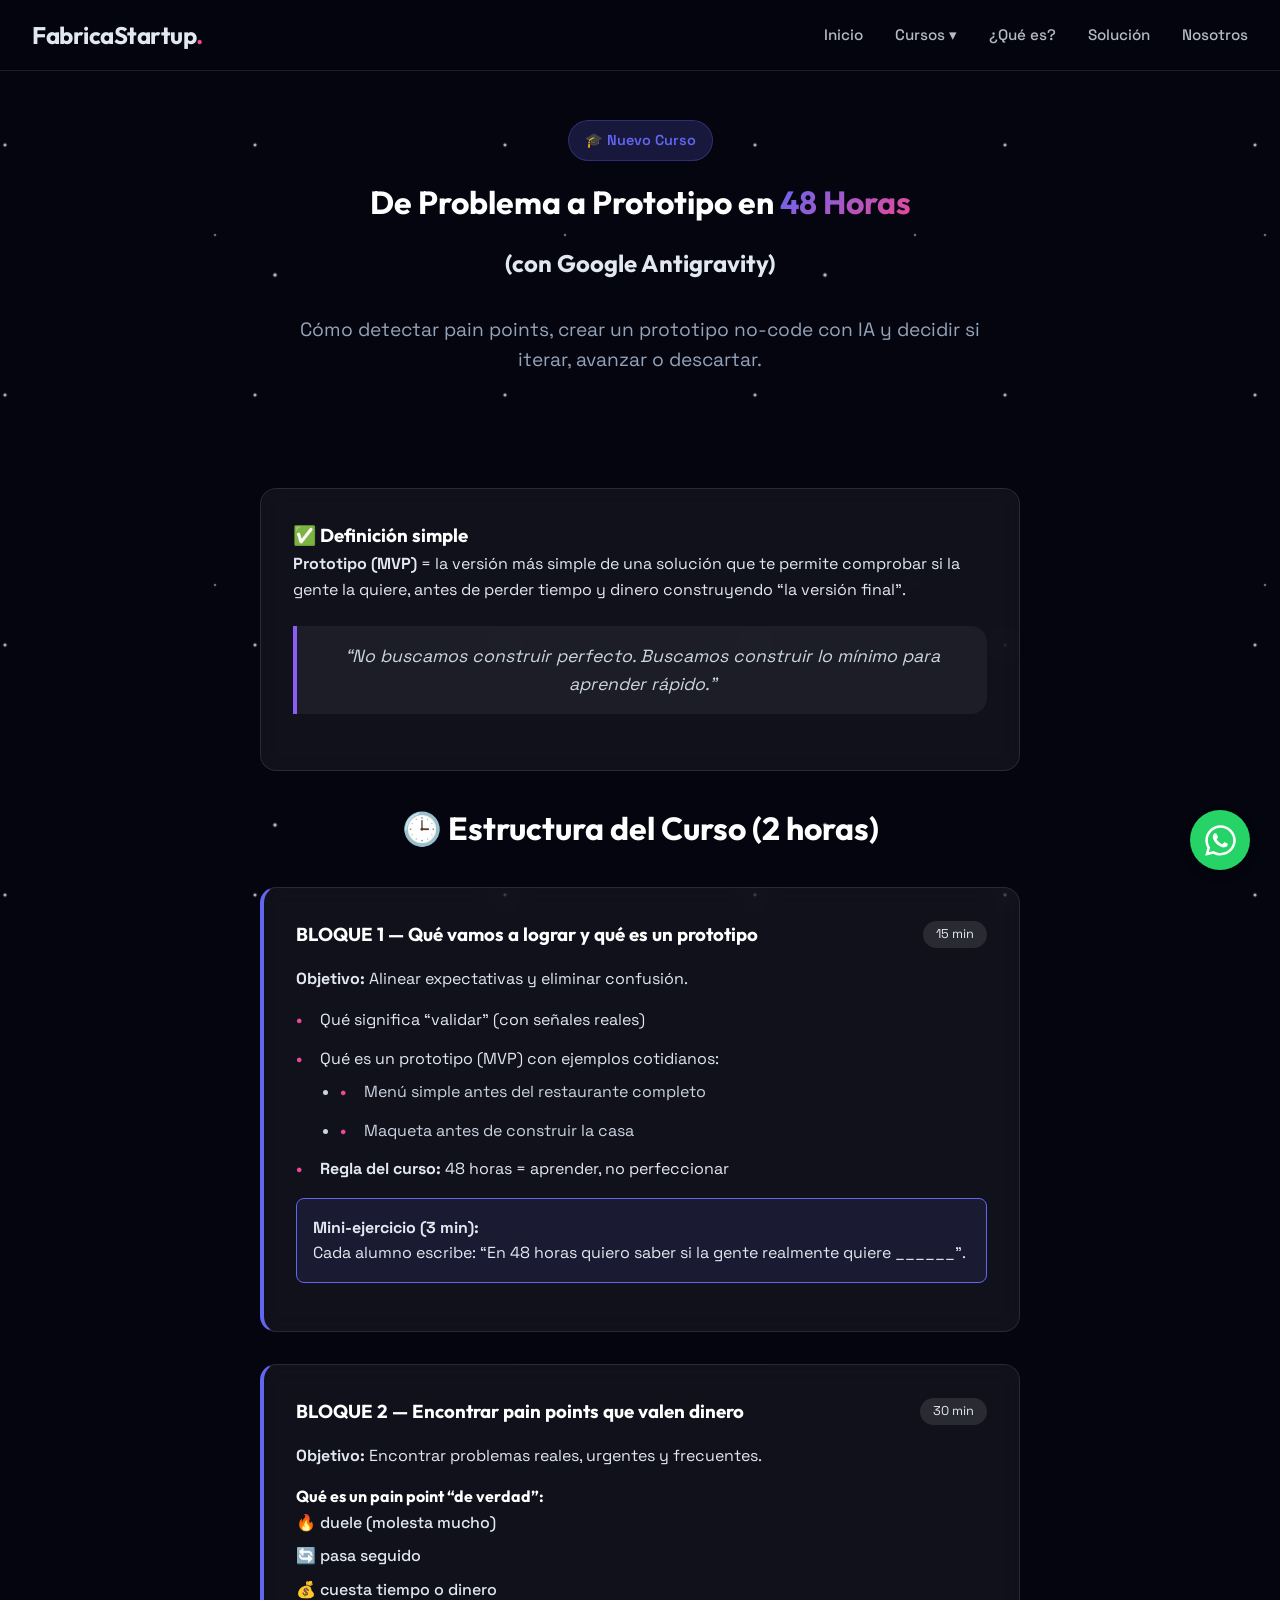
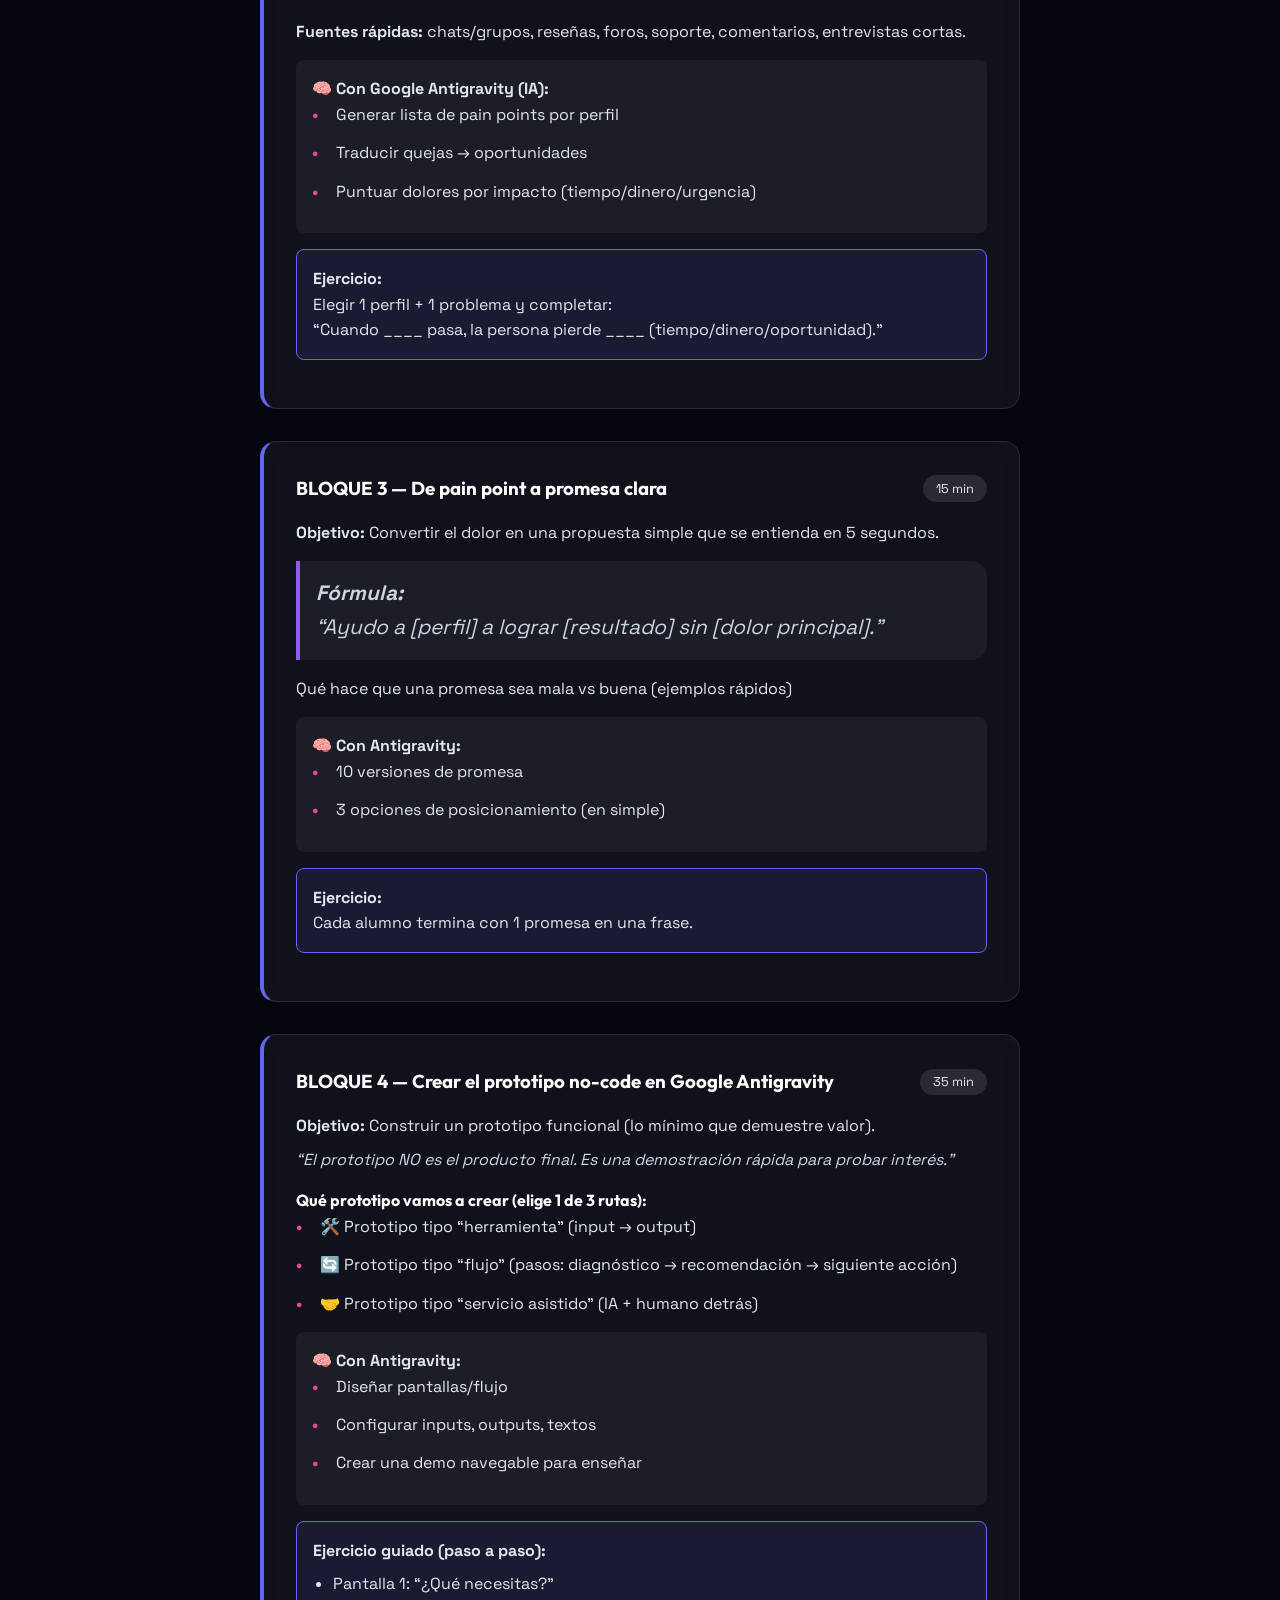
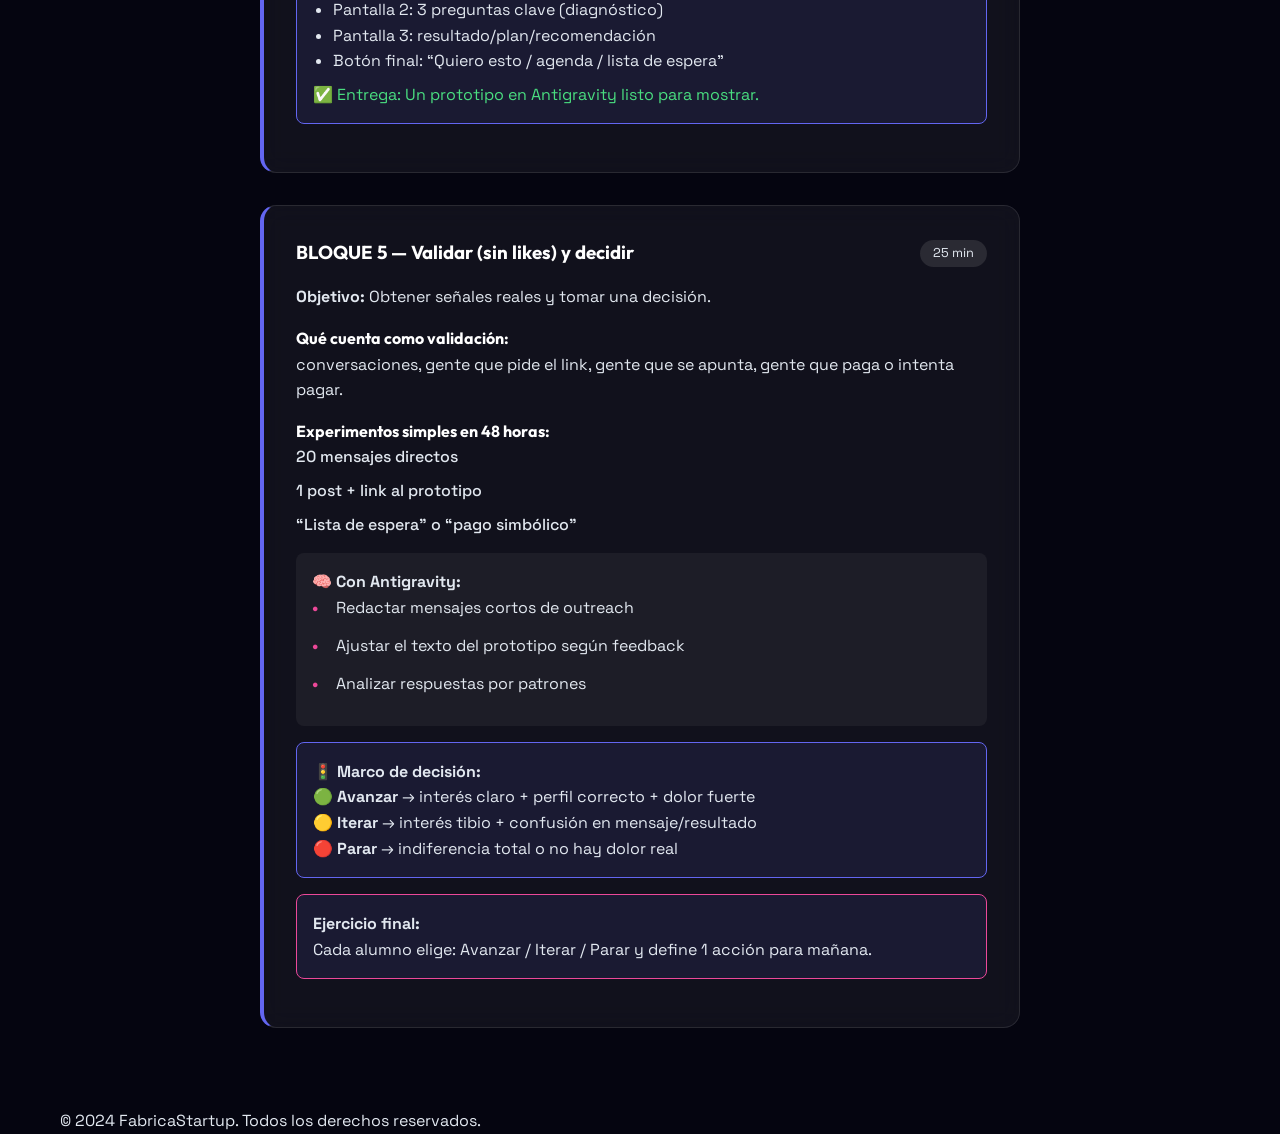
==== curso-prototipo.html @ fc4c31b5 "Add Cursos dropdown and new course page" ====
<!DOCTYPE html>
<html lang="es">

<head>
    <meta charset="UTF-8">
    <meta name="viewport" content="width=device-width, initial-scale=1.0">
    <title>Curso: De Problema a Prototipo en 48 Horas - FabricaStartup</title>
    <meta name="description"
        content="Aprende a detectar pain points, crear un prototipo no-code con IA y validar tu idea en solo 48 horas.">
    <link rel="preconnect" href="https://fonts.googleapis.com">
    <link rel="preconnect" href="https://fonts.gstatic.com" crossorigin>
    <link
        href="https://fonts.googleapis.com/css2?family=Outfit:wght@300;400;600;700&family=Space+Grotesk:wght@300;400;500;600;700&display=swap"
        rel="stylesheet">
    <link rel="stylesheet" href="style.css">
    <style>
        .course-hero {
            padding-top: 120px;
            text-align: center;
        }

        .course-details {
            max-width: 800px;
            margin: 0 auto;
        }

        .block-card {
            margin-bottom: 2rem;
            border-left: 4px solid var(--primary-color);
        }

        .block-header {
            display: flex;
            justify-content: space-between;
            align-items: center;
            margin-bottom: 1rem;
        }

        .block-time {
            background: rgba(255, 255, 255, 0.1);
            padding: 0.2rem 0.8rem;
            border-radius: 20px;
            font-size: 0.8rem;
        }

        .highlight-box {
            background: rgba(99, 102, 241, 0.1);
            border: 1px solid var(--primary-color);
            padding: 1rem;
            border-radius: 8px;
            margin: 1rem 0;
        }
    </style>
</head>

<body>
    <div class="stars-bg"></div>

    <nav class="navbar glass">
        <div class="logo"><a href="index.html">FabricaStartup<span class="dot">.</span></a></div>
        <ul class="nav-links">
            <li><a href="index.html">Inicio</a></li>
            <li class="dropdown">
                <a href="#" class="dropbtn">Cursos ▾</a>
                <div class="dropdown-content">
                    <a href="curso-prototipo.html">De Problema a Prototipo en 48 Horas</a>
                </div>
            </li>
            <li><a href="index.html#what-is">¿Qué es?</a></li>
            <li><a href="index.html#solution">Solución</a></li>
            <li><a href="index.html#founder">Nosotros</a></li>
        </ul>
        <!-- <a href="#waitlist" class="btn-small">Únete a la lista</a> -->
    </nav>

    <header class="course-hero">
        <div class="container">
            <div class="badge">🎓 Nuevo Curso</div>
            <h1>De Problema a Prototipo en <span class="gradient-text">48 Horas</span></h1>
            <h2 class="hero-subtitle" style="font-size: 1.5rem; color: #e2e8f0; margin-top: 1rem;">(con Google
                Antigravity)</h2>
            <p class="section-lead">Cómo detectar pain points, crear un prototipo no-code con IA y decidir si iterar,
                avanzar o descartar.</p>
        </div>
    </header>

    <section class="course-content">
        <div class="container course-details">

            <div class="glass-card mb-2">
                <h3>✅ Definición simple</h3>
                <p><strong>Prototipo (MVP)</strong> = la versión más simple de una solución que te permite comprobar si
                    la gente la quiere, antes de perder tiempo y dinero construyendo “la versión final”.</p>
                <div class="quote-box" style="margin: 1.5rem 0; font-size: 1.1rem;">
                    “No buscamos construir perfecto. Buscamos construir lo mínimo para aprender rápido.”
                </div>
            </div>

            <h2 class="section-title" style="font-size: 2rem;">🕒 Estructura del Curso (2 horas)</h2>

            <!-- BLOQUE 1 -->
            <div class="glass-card block-card">
                <div class="block-header">
                    <h3>BLOQUE 1 — Qué vamos a lograr y qué es un prototipo</h3>
                    <span class="block-time">15 min</span>
                </div>
                <p><strong>Objetivo:</strong> Alinear expectativas y eliminar confusión.</p>
                <ul class="styled-list" style="margin-top: 1rem;">
                    <li>Qué significa “validar” (con señales reales)</li>
                    <li>Qué es un prototipo (MVP) con ejemplos cotidianos:
                        <ul style="padding-left: 20px; list-style: disc; margin-top: 0.5rem; color: #cbd5e1;">
                            <li>Menú simple antes del restaurante completo</li>
                            <li>Maqueta antes de construir la casa</li>
                        </ul>
                    </li>
                    <li><strong>Regla del curso:</strong> 48 horas = aprender, no perfeccionar</li>
                </ul>
                <div class="highlight-box">
                    <strong>Mini-ejercicio (3 min):</strong><br>
                    Cada alumno escribe: “En 48 horas quiero saber si la gente realmente quiere ______”.
                </div>
            </div>

            <!-- BLOQUE 2 -->
            <div class="glass-card block-card">
                <div class="block-header">
                    <h3>BLOQUE 2 — Encontrar pain points que valen dinero</h3>
                    <span class="block-time">30 min</span>
                </div>
                <p><strong>Objetivo:</strong> Encontrar problemas reales, urgentes y frecuentes.</p>

                <h4 style="margin-top: 1rem;">Qué es un pain point “de verdad”:</h4>
                <ul class="check-list-styled">
                    <li>🔥 duele (molesta mucho)</li>
                    <li>🔄 pasa seguido</li>
                    <li>💰 cuesta tiempo o dinero</li>
                </ul>

                <p style="margin-top: 1rem;"><strong>Fuentes rápidas:</strong> chats/grupos, reseñas, foros, soporte,
                    comentarios, entrevistas cortas.</p>

                <div style="background: rgba(255,255,255,0.05); padding: 1rem; border-radius: 8px; margin-top: 1rem;">
                    <strong>🧠 Con Google Antigravity (IA):</strong>
                    <ul class="styled-list">
                        <li>Generar lista de pain points por perfil</li>
                        <li>Traducir quejas → oportunidades</li>
                        <li>Puntuar dolores por impacto (tiempo/dinero/urgencia)</li>
                    </ul>
                </div>

                <div class="highlight-box">
                    <strong>Ejercicio:</strong><br>
                    Elegir 1 perfil + 1 problema y completar:<br>
                    “Cuando ____ pasa, la persona pierde ____ (tiempo/dinero/oportunidad).”
                </div>
            </div>

            <!-- BLOQUE 3 -->
            <div class="glass-card block-card">
                <div class="block-header">
                    <h3>BLOQUE 3 — De pain point a promesa clara</h3>
                    <span class="block-time">15 min</span>
                </div>
                <p><strong>Objetivo:</strong> Convertir el dolor en una propuesta simple que se entienda en 5 segundos.
                </p>

                <div class="quote-box" style="margin: 1rem 0; text-align: left; padding: 1rem;">
                    <strong>Fórmula:</strong><br>
                    “Ayudo a [perfil] a lograr [resultado] sin [dolor principal].”
                </div>

                <p>Qué hace que una promesa sea mala vs buena (ejemplos rápidos)</p>

                <div style="background: rgba(255,255,255,0.05); padding: 1rem; border-radius: 8px; margin-top: 1rem;">
                    <strong>🧠 Con Antigravity:</strong>
                    <ul class="styled-list">
                        <li>10 versiones de promesa</li>
                        <li>3 opciones de posicionamiento (en simple)</li>
                    </ul>
                </div>

                <div class="highlight-box">
                    <strong>Ejercicio:</strong><br>
                    Cada alumno termina con 1 promesa en una frase.
                </div>
            </div>

            <!-- BLOQUE 4 -->
            <div class="glass-card block-card">
                <div class="block-header">
                    <h3>BLOQUE 4 — Crear el prototipo no-code en Google Antigravity</h3>
                    <span class="block-time">35 min</span>
                </div>
                <p><strong>Objetivo:</strong> Construir un prototipo funcional (lo mínimo que demuestre valor).</p>
                <p style="margin: 0.5rem 0; color: #cbd5e1; font-style: italic;">“El prototipo NO es el producto final.
                    Es una demostración rápida para probar interés.”</p>

                <h4 style="margin-top: 1rem;">Qué prototipo vamos a crear (elige 1 de 3 rutas):</h4>
                <ul class="styled-list">
                    <li>🛠️ Prototipo tipo “herramienta” (input → output)</li>
                    <li>🔄 Prototipo tipo “flujo” (pasos: diagnóstico → recomendación → siguiente acción)</li>
                    <li>🤝 Prototipo tipo “servicio asistido” (IA + humano detrás)</li>
                </ul>

                <div style="background: rgba(255,255,255,0.05); padding: 1rem; border-radius: 8px; margin-top: 1rem;">
                    <strong>🧠 Con Antigravity:</strong>
                    <ul class="styled-list">
                        <li>Diseñar pantallas/flujo</li>
                        <li>Configurar inputs, outputs, textos</li>
                        <li>Crear una demo navegable para enseñar</li>
                    </ul>
                </div>

                <div class="highlight-box">
                    <strong>Ejercicio guiado (paso a paso):</strong>
                    <ul style="margin-top: 0.5rem; padding-left: 20px;">
                        <li>Pantalla 1: “¿Qué necesitas?”</li>
                        <li>Pantalla 2: 3 preguntas clave (diagnóstico)</li>
                        <li>Pantalla 3: resultado/plan/recomendación</li>
                        <li>Botón final: “Quiero esto / agenda / lista de espera”</li>
                    </ul>
                    <p style="margin-top: 0.5rem; color: #4ade80;">✅ Entrega: Un prototipo en Antigravity listo para
                        mostrar.</p>
                </div>
            </div>

            <!-- BLOQUE 5 -->
            <div class="glass-card block-card">
                <div class="block-header">
                    <h3>BLOQUE 5 — Validar (sin likes) y decidir</h3>
                    <span class="block-time">25 min</span>
                </div>
                <p><strong>Objetivo:</strong> Obtener señales reales y tomar una decisión.</p>

                <h4 style="margin-top: 1rem;">Qué cuenta como validación:</h4>
                <p>conversaciones, gente que pide el link, gente que se apunta, gente que paga o intenta pagar.</p>

                <h4 style="margin-top: 1rem;">Experimentos simples en 48 horas:</h4>
                <ul class="check-list-styled">
                    <li>20 mensajes directos</li>
                    <li>1 post + link al prototipo</li>
                    <li>“Lista de espera” o “pago simbólico”</li>
                </ul>

                <div style="background: rgba(255,255,255,0.05); padding: 1rem; border-radius: 8px; margin-top: 1rem;">
                    <strong>🧠 Con Antigravity:</strong>
                    <ul class="styled-list">
                        <li>Redactar mensajes cortos de outreach</li>
                        <li>Ajustar el texto del prototipo según feedback</li>
                        <li>Analizar respuestas por patrones</li>
                    </ul>
                </div>

                <div class="highlight-box">
                    <strong>🚦 Marco de decisión:</strong><br>
                    🟢 <strong>Avanzar</strong> → interés claro + perfil correcto + dolor fuerte<br>
                    🟡 <strong>Iterar</strong> → interés tibio + confusión en mensaje/resultado<br>
                    🔴 <strong>Parar</strong> → indiferencia total o no hay dolor real
                </div>

                <div class="highlight-box" style="border-color: #ec4899;">
                    <strong>Ejercicio final:</strong><br>
                    Cada alumno elige: Avanzar / Iterar / Parar y define 1 acción para mañana.
                </div>
            </div>

        </div>
    </section>

    <footer>
        <div class="container">
            <p>&copy; 2024 FabricaStartup. Todos los derechos reservados.</p>
        </div>
    </footer>

    <!-- WhatsApp Button -->
    <a href="https://wa.me/56975387007" class="whatsapp-btn" target="_blank" aria-label="Chat on WhatsApp">
        <svg xmlns="http://www.w3.org/2000/svg" viewBox="0 0 448 512">
            <path
                d="M380.9 97.1C339 55.1 283.2 32 223.9 32c-122.4 0-222 99.6-222 222 0 39.1 10.2 77.3 29.6 111L0 480l117.7-30.9c32.4 17.7 68.9 27 106.1 27h.1c122.3 0 224.1-99.6 224.1-222 0-59.3-25.2-115-67.1-157zm-157 341.6c-33.2 0-65.7-8.9-94-25.7l-6.7-4-69.8 18.3L72 359.2l-4.4-7c-18.5-29.4-28.2-63.3-28.2-98.2 0-101.7 82.8-184.5 184.6-184.5 49.3 0 95.6 19.2 130.4 54.1 34.8 34.9 56.2 81.2 56.1 130.5 0 101.8-84.9 184.6-186.6 184.6zm101.2-138.2c-5.5-2.8-32.8-16.2-37.9-18-5.1-1.9-8.8-2.8-12.5 2.8-3.7 5.6-14.3 18-17.6 21.8-3.2 3.7-6.5 4.2-12 1.4-32.6-16.3-54-29.1-75.5-66-5.7-9.8 5.7-9.1 16.3-30.3 1.8-3.7 .9-6.9-.5-9.7-1.4-2.8-12.5-30.1-17.1-41.2-4.5-10.8-9.1-9.3-12.5-9.5-3.2-.2-6.9-.2-10.6-.2-3.7 0-9.7 1.4-14.8 6.9-5.1 5.6-19.4 19-19.4 46.3 0 27.3 19.2 53.7 21.8 57.4 2.6 3.7 37.8 57.7 91.5 80.8 12.7 5.5 22.6 8.8 30.3 11.2 12.8 4 24.5 3.4 33.7 2 10.3-1.5 32.8-13.4 37.4-26.4 4.6-13 4.6-24.1 3.2-26.4-1.3-2.5-5-3.9-10.5-6.6z" />
        </svg>
    </a>

</body>

</html>
---- style.css ----
:root {
    --bg-color: #050510;
    --text-color: #e2e8f0;
    --primary-color: #6366f1;
    --secondary-color: #ec4899;
    --accent-color: #8b5cf6;
    --glass-bg: rgba(255, 255, 255, 0.05);
    --glass-border: rgba(255, 255, 255, 0.1);
    --card-bg: rgba(15, 23, 42, 0.6);
}

* {
    margin: 0;
    padding: 0;
    box-sizing: border-box;
}

body {
    font-family: 'Space Grotesk', sans-serif;
    background-color: var(--bg-color);
    color: var(--text-color);
    line-height: 1.6;
    overflow-x: hidden;
}

h1,
h2,
h3,
h4,
h5,
h6 {
    font-family: 'Outfit', sans-serif;
    color: #fff;
    font-weight: 700;
}

a {
    text-decoration: none;
    color: inherit;
    transition: all 0.3s ease;
}

/* Utilities */
.container {
    max-width: 1200px;
    margin: 0 auto;
    padding: 0 20px;
}

.gradient-text {
    background: linear-gradient(135deg, var(--primary-color), var(--secondary-color));
    -webkit-background-clip: text;
    background-clip: text;
    -webkit-text-fill-color: transparent;
}

.glass {
    background: rgba(5, 5, 16, 0.7);
    backdrop-filter: blur(10px);
    border-bottom: 1px solid var(--glass-border);
}

.glass-card {
    background: var(--glass-bg);
    backdrop-filter: blur(12px);
    border: 1px solid var(--glass-border);
    border-radius: 16px;
    padding: 2rem;
}

/* Background Stars */
.stars-bg {
    position: fixed;
    top: 0;
    left: 0;
    width: 100%;
    height: 100%;
    background-image:
        radial-gradient(white, rgba(255, 255, 255, .2) 2px, transparent 3px),
        radial-gradient(white, rgba(255, 255, 255, .15) 1px, transparent 2px),
        radial-gradient(white, rgba(255, 255, 255, .1) 2px, transparent 3px);
    background-size: 550px 550px, 350px 350px, 250px 250px;
    background-position: 0 0, 40px 60px, 130px 270px;
    z-index: -1;
    animation: starsMove 120s linear infinite;
}

@keyframes starsMove {
    from {
        transform: translateY(0);
    }

    to {
        transform: translateY(-550px);
    }
}

/* Navbar */
.navbar {
    position: fixed;
    top: 0;
    left: 0;
    width: 100%;
    padding: 1rem 2rem;
    display: flex;
    justify-content: space-between;
    align-items: center;
    z-index: 1000;
}

.logo {
    font-family: 'Outfit', sans-serif;
    font-size: 1.5rem;
    font-weight: 700;
    letter-spacing: -0.5px;
}

.dot {
    color: var(--secondary-color);
}

.btn-small {
    padding: 0.5rem 1rem;
    background: var(--glass-bg);
    border: 1px solid var(--glass-border);
    border-radius: 8px;
    font-size: 0.9rem;
}

.btn-small:hover {
    background: rgba(255, 255, 255, 0.1);
}

.nav-links {
    display: flex;
    gap: 2rem;
    list-style: none;
}

.nav-links a {
    color: var(--text-color);
    font-weight: 500;
    font-size: 0.95rem;
    opacity: 0.8;
    transition: all 0.3s ease;
}

.nav-links a:hover {
    opacity: 1;
    color: var(--primary-color);
}

/* Hero Section */
.hero {
    min-height: auto;
    /* Was 100vh */
    display: flex;
    align-items: center;
    justify-content: space-between;
    padding: 6rem 5% 4rem;
    /* Added bottom padding, kept top */
    position: relative;
    overflow: hidden;
}


.hero-content {
    flex: 1;
    max-width: 600px;
    z-index: 10;
}

.hero h1 {
    font-size: 3.5rem;
    line-height: 1.1;
    margin-bottom: 1.5rem;
}

.badge {
    display: inline-block;
    padding: 0.5rem 1rem;
    background: rgba(99, 102, 241, 0.2);
    color: var(--primary-color);
    border-radius: 50px;
    font-size: 0.9rem;
    font-weight: 600;
    margin-bottom: 1rem;
    border: 1px solid rgba(99, 102, 241, 0.3);
}

.hero-subtitle {
    font-size: 1.25rem;
    color: #94a3b8;
    margin-bottom: 2rem;
}

.benefits-row {
    display: flex;
    gap: 1.5rem;
    margin-bottom: 2.5rem;
    font-size: 0.95rem;
    color: #cbd5e1;
    flex-wrap: wrap;
}

.cta-group {
    display: flex;
    gap: 1rem;
    flex-wrap: wrap;
}

.btn-primary {
    display: inline-block;
    padding: 1rem 2rem;
    background: linear-gradient(135deg, var(--primary-color), var(--accent-color));
    color: white;
    border-radius: 12px;
    font-weight: 600;
    box-shadow: 0 4px 20px rgba(99, 102, 241, 0.4);
}

.btn-primary:hover {
    transform: translateY(-2px);
    box-shadow: 0 6px 25px rgba(99, 102, 241, 0.6);
}

.btn-secondary {
    display: inline-block;
    padding: 1rem 2rem;
    background: transparent;
    border: 1px solid var(--glass-border);
    color: white;
    border-radius: 12px;
    font-weight: 600;
}

.btn-secondary:hover {
    background: rgba(255, 255, 255, 0.05);
    border-color: rgba(255, 255, 255, 0.3);
}

/* Rocket Animation CSS */
.hero-visual {
    flex: 1;
    display: flex;
    justify-content: center;
    align-items: center;
    position: relative;
    height: 400px;
}

.rocket-container {
    position: relative;
    width: 120px;
    height: 250px;
    animation: bounce 3s ease-in-out infinite;
    z-index: 20;
}

.rocket {
    position: relative;
    width: 80px;
    margin: 0 auto;
    transition: transform 0.3s;
}

.rocket-body {
    width: 80px;
    height: 180px;
    background: #e2e8f0;
    border-radius: 50% 50% 10% 10%;
    position: relative;
    z-index: 10;
    background: linear-gradient(to right, #e2e8f0 40%, #cbd5e1 100%);
    box-shadow: inset 5px 0 10px rgba(0, 0, 0, 0.1);
}

.window {
    width: 40px;
    height: 40px;
    background: #38bdf8;
    border: 4px solid #94a3b8;
    border-radius: 50%;
    position: absolute;
    top: 50px;
    left: 20px;
    box-shadow: inset 2px 2px 5px rgba(0, 0, 0, 0.3);
}

.fin {
    position: absolute;
    bottom: 0;
    width: 40px;
    height: 60px;
    background: var(--secondary-color);
    z-index: 5;
}

.fin-left {
    left: -20px;
    border-radius: 100% 0 0 0;
}

.fin-right {
    right: -20px;
    border-radius: 0 100% 0 0;
}

.exhaust-flame {
    position: absolute;
    top: 90%;
    left: 20px;
    width: 40px;
    height: 80px;
    background: linear-gradient(to bottom, transparent 10%, #f59e0b 40%, #ef4444 80%);
    border-radius: 50%;
    animation: flame 0.2s infinite;
    z-index: 1;
    filter: blur(5px);
}

.exhaust-fumes li {
    width: 60px;
    height: 60px;
    background-color: rgba(255, 255, 255, 0.1);
    list-style: none;
    position: absolute;
    border-radius: 100%;
    left: 10px;
    animation: fume 2s infinite;
    top: 150px;
    z-index: 0;
}

.exhaust-fumes li:nth-child(2) {
    width: 40px;
    height: 40px;
    left: 20px;
    animation-delay: 0.2s;
}

.exhaust-fumes li:nth-child(3) {
    width: 50px;
    height: 50px;
    left: 15px;
    animation-delay: 0.4s;
}

.exhaust-fumes li:nth-child(4) {
    width: 70px;
    height: 70px;
    left: 5px;
    animation-delay: 0.6s;
}

@keyframes bounce {

    0%,
    100% {
        transform: translateY(0px);
    }

    50% {
        transform: translateY(-20px);
    }
}

@keyframes flame {
    0% {
        height: 80px;
        width: 40px;
        opacity: 0.8;
    }

    50% {
        height: 100px;
        width: 45px;
        opacity: 1;
    }

    100% {
        height: 80px;
        width: 40px;
        opacity: 0.8;
    }
}

@keyframes fume {
    0% {
        transform: translateY(0) scale(0.5);
        opacity: 0;
    }

    50% {
        opacity: 0.5;
    }

    100% {
        transform: translateY(200px) scale(1.5);
        opacity: 0;
    }
}

/* Sections */
section {
    padding: 3rem 0;
}

.section-title {
    font-size: 2.5rem;
    text-align: center;
    margin-bottom: 2rem;
}

.section-lead {
    text-align: center;
    max-width: 700px;
    margin: 0 auto 4rem;
    font-size: 1.2rem;
    color: #94a3b8;
}

/* Cards Grid */
.cards-grid {
    display: grid;
    grid-template-columns: repeat(auto-fit, minmax(300px, 1fr));
    gap: 2rem;
}

.card {
    transition: transform 0.3s ease;
}

.card:hover {
    transform: translateY(-5px);
    border-color: var(--primary-color);
}

.icon {
    font-size: 2.5rem;
    margin-bottom: 1rem;
}

/* Features List */
.solution-section {
    background: linear-gradient(to bottom, var(--bg-color), #0f172a);
}

.features-list {
    max-width: 800px;
    margin: 0 auto;
}

.feature-item {
    display: flex;
    gap: 1.5rem;
    margin-bottom: 2rem;
    background: var(--glass-bg);
    padding: 1.5rem;
    border-radius: 12px;
}

.check {
    color: var(--secondary-color);
    font-size: 1.5rem;
    font-weight: bold;
}

/* Philosophy - Pillars */
.pillars-grid {
    display: grid;
    grid-template-columns: repeat(auto-fit, minmax(300px, 1fr));
    gap: 2rem;
}

.pillar-card {
    border-left: 1px solid var(--glass-border);
    padding: 2rem;
    position: relative;
    background: rgba(255, 255, 255, 0.02);
}

.pillar-number {
    font-family: 'Outfit', sans-serif;
    font-size: 4rem;
    font-weight: 700;
    color: rgba(255, 255, 255, 0.05);
    position: absolute;
    top: 0;
    right: 20px;
}

.pillar-card ul {
    list-style: none;
    margin-top: 1rem;
}

.pillar-card li::before {
    content: "•";
    color: var(--accent-color);
    display: inline-block;
    width: 1em;
}

/* Timeline */
.timeline {
    position: relative;
    max-width: 800px;
    margin: 0 auto;
}

.timeline::before {
    content: '';
    position: absolute;
    left: 20px;
    top: 0;
    bottom: 0;
    width: 2px;
    background: var(--glass-border);
}

.timeline-item {
    position: relative;
    padding-left: 60px;
    margin-bottom: 3rem;
}

.timeline-marker {
    position: absolute;
    left: 0;
    top: 0;
    width: 40px;
    height: 40px;
    background: var(--primary-color);
    border-radius: 50%;
    display: flex;
    align-items: center;
    justify-content: center;
    font-weight: bold;
    color: white;
    z-index: 2;
}

.timeline-content h3 {
    margin-bottom: 0.5rem;
    color: var(--accent-color);
}

/* Tags */
.tags-cloud {
    display: flex;
    flex-wrap: wrap;
    justify-content: center;
    gap: 1rem;
    max-width: 800px;
    margin: 0 auto;
}

.tag {
    padding: 0.5rem 1rem;
    background: var(--glass-bg);
    border-radius: 50px;
    border: 1px solid var(--glass-border);
    font-size: 0.9rem;
}

/* Founder */
.founder-card {
    max-width: 800px;
    margin: 0 auto;
    text-align: center;
}

.founder-content .name {
    font-size: 1.5rem;
    font-weight: 700;
    color: var(--primary-color);
    margin: 1rem 0;
}

/* CTA Footer */
.cta-section {
    position: relative;
    padding: 8rem 0;
    text-align: center;
}

.cta-box {
    background: linear-gradient(135deg, rgba(99, 102, 241, 0.2), rgba(236, 72, 153, 0.2));
    padding: 4rem;
    border-radius: 24px;
    border: 1px solid rgba(255, 255, 255, 0.1);
    margin-bottom: 4rem;
}

.signup-form {
    display: flex;
    gap: 1rem;
    justify-content: center;
    margin-top: 2rem;
    flex-wrap: wrap;
}

.signup-form input {
    padding: 1rem 1.5rem;
    border-radius: 12px;
    border: 1px solid var(--glass-border);
    background: rgba(0, 0, 0, 0.3);
    color: white;
    width: 300px;
    font-family: inherit;
}

.final-quote {
    font-size: 1.5rem;
    font-style: italic;
    color: #e2e8f0;
    opacity: 0.8;
}

/* Utilities Enhancements */
.mb-1 {
    margin-bottom: 1rem;
}

.mb-2 {
    margin-bottom: 2rem;
}

.top-margin {
    margin-top: 3rem;
}

.grid-2-col {
    display: grid;
    grid-template-columns: 1fr 1fr;
    gap: 2rem;
}

.styled-list {
    list-style: none;
    padding-left: 0;
}

.styled-list li {
    margin-bottom: 0.8rem;
    position: relative;
    padding-left: 1.5rem;
}

.styled-list li::before {
    content: "•";
    color: var(--secondary-color);
    position: absolute;
    left: 0;
    font-weight: bold;
}

.check-list-styled {
    list-style: none;
    padding-left: 0;
}

.check-list-styled li {
    margin-bottom: 0.5rem;
    font-weight: 500;
}

/* Table Styles */
.table-container {
    overflow-x: auto;
}

.comparison-table {
    width: 100%;
    border-collapse: collapse;
    margin-top: 1rem;
}

.comparison-table th,
.comparison-table td {
    padding: 1rem;
    text-align: left;
    border-bottom: 1px solid var(--glass-border);
}

.comparison-table th {
    color: var(--primary-color);
    font-family: 'Outfit', sans-serif;
}

.highlight-row {
    background: rgba(99, 102, 241, 0.1);
}

.quote-box {
    text-align: center;
    font-size: 1.3rem;
    font-style: italic;
    color: #cbd5e1;
    border-left: 4px solid var(--accent-color);
    padding: 1rem 2rem;
    background: var(--glass-bg);
    border-radius: 0 16px 16px 0;
    margin: 3rem auto;
    max-width: 900px;
}

/* Countdown Timer */
.countdown-box {
    margin-top: 1rem;
    margin-bottom: 2rem;
    padding: 1rem;
    background: rgba(99, 102, 241, 0.1);
    border: 1px solid rgba(99, 102, 241, 0.3);
    border-radius: 12px;
    display: inline-block;
    backdrop-filter: blur(5px);
}

.countdown-title {
    font-size: 0.9rem;
    color: #cbd5e1;
    margin-bottom: 0.5rem;
    text-transform: uppercase;
    letter-spacing: 1px;
}

.countdown-timer {
    display: flex;
    gap: 1.5rem;
    justify-content: center;
}

.time-unit {
    display: flex;
    flex-direction: column;
    align-items: center;
}

.time-val {
    font-family: 'Space Grotesk', sans-serif;
    font-size: 2rem;
    font-weight: 700;
    color: white;
    line-height: 1;
}

.time-label {
    font-size: 0.75rem;
    color: #94a3b8;
    margin-top: 0.2rem;
}

/* Responsive */
@media (max-width: 768px) {
    .grid-2-col {
        grid-template-columns: 1fr;
    }

    .hero {
        flex-direction: column-reverse;
        padding-top: 8rem;
        text-align: center;
    }

    .nav-links {
        display: none;
    }

    .hero h1 {
        font-size: 2.5rem;
    }

    .benefits-row {
        justify-content: center;
    }

    .cta-group {
        justify-content: center;
    }

    .hero-visual {
        margin-bottom: 2rem;
        height: 300px;
    }
}

/* Form Message Styles */
.form-message {
    margin-top: 1rem;
    font-size: 1rem;
    min-height: 1.5rem;
    transition: all 0.3s ease;
}

.form-message.success {
    color: #4ade80;
    font-weight: 600;
}

.closed-message {
    text-align: center;
    font-size: 1.5rem;
    color: var(--secondary-color);
    font-weight: 700;
    margin-top: 1rem;
    padding: 1.5rem;
    background: rgba(255, 255, 255, 0.05);
    border-radius: 12px;
    border: 1px solid var(--glass-border);
    backdrop-filter: blur(5px);
}

.form-message.error {
    color: #f87171;
}

.btn-primary:disabled {
    opacity: 0.7;
    cursor: not-allowed;
    filter: saturate(0.5);
}

/* MercadoPago Payment Button Styles */
.btn-payment {
    border: none;
    cursor: pointer;
    font-family: inherit;
    font-size: 1.1rem;
    padding: 1.2rem 2.5rem;
    animation: pulse-glow 2s ease-in-out infinite;
}

.btn-payment .price {
    font-weight: 700;
    color: #fcd34d;
}

.btn-payment:hover {
    animation: none;
    transform: translateY(-3px) scale(1.02);
}

.btn-payment.loading {
    pointer-events: none;
    opacity: 0.8;
}

.btn-payment.loading::after {
    content: " ⏳";
}

@keyframes pulse-glow {

    0%,
    100% {
        box-shadow: 0 4px 20px rgba(99, 102, 241, 0.4);
    }

    50% {
        box-shadow: 0 4px 30px rgba(99, 102, 241, 0.7), 0 0 40px rgba(139, 92, 246, 0.3);
    }
}

.payment-note {
    font-size: 0.85rem;
    color: #94a3b8;
    margin-top: 0.75rem;
    display: flex;
    align-items: center;
    gap: 0.5rem;
}

.payment-note::before {
    content: "🔒";
}

/* Payment Modal Styles */
.payment-modal {
    display: none;
    position: fixed;
    top: 0;
    left: 0;
    width: 100%;
    height: 100%;
    background: rgba(0, 0, 0, 0.8);
    backdrop-filter: blur(5px);
    z-index: 10000;
    justify-content: center;
    align-items: center;
}

.payment-modal.active {
    display: flex;
}

.payment-modal-content {
    background: var(--card-bg);
    border: 1px solid var(--glass-border);
    border-radius: 20px;
    padding: 2rem;
    max-width: 450px;
    width: 90%;
    text-align: center;
    position: relative;
}

.payment-modal-close {
    position: absolute;
    top: 1rem;
    right: 1rem;
    background: none;
    border: none;
    color: #94a3b8;
    font-size: 1.5rem;
    cursor: pointer;
    transition: color 0.3s;
}

.payment-modal-close:hover {
    color: white;
}

#mp-wallet-container {
    margin-top: 1.5rem;
}

/* Payment Status Message */
.payment-status-message {
    position: fixed;
    top: 100px;
    left: 50%;
    transform: translateX(-50%);
    z-index: 10001;
    max-width: 500px;
    width: 90%;
    padding: 1.5rem;
    border-radius: 16px;
    backdrop-filter: blur(12px);
    animation: slideDown 0.3s ease-out;
}

.payment-status-message.success {
    background: rgba(34, 197, 94, 0.2);
    border: 1px solid rgba(34, 197, 94, 0.4);
}

.payment-status-message.error {
    background: rgba(239, 68, 68, 0.2);
    border: 1px solid rgba(239, 68, 68, 0.4);
}

.payment-status-message.pending {
    background: rgba(251, 191, 36, 0.2);
    border: 1px solid rgba(251, 191, 36, 0.4);
}

.payment-message-content {
    display: flex;
    justify-content: space-between;
    align-items: center;
    gap: 1rem;
}

.payment-message-content p {
    margin: 0;
    font-size: 1rem;
    color: white;
}

.payment-message-content button {
    background: none;
    border: none;
    color: white;
    font-size: 1.25rem;
    cursor: pointer;
    opacity: 0.7;
    transition: opacity 0.3s;
}

.payment-message-content button:hover {
    opacity: 1;
}

@keyframes slideDown {
    from {
        opacity: 0;
        transform: translateX(-50%) translateY(-20px);
    }

    to {
        opacity: 1;
        transform: translateX(-50%) translateY(0);
    }
}

/* WhatsApp Button */
.whatsapp-btn {
    position: fixed;
    bottom: 30px;
    right: 30px;
    background-color: #25D366;
    color: white;
    width: 60px;
    height: 60px;
    border-radius: 50%;
    display: flex;
    justify-content: center;
    align-items: center;
    box-shadow: 0 4px 10px rgba(0, 0, 0, 0.3);
    z-index: 1000;
    transition: all 0.3s ease;
    text-decoration: none;
}

.whatsapp-btn:hover {
    transform: scale(1.1);
    box-shadow: 0 6px 14px rgba(0, 0, 0, 0.4);
    background-color: #20bd5a;
}

.whatsapp-btn svg {
    width: 35px;
    height: 35px;
    fill: white;
}

/* Dropdown Menu */
.dropdown {
    position: relative;
    display: inline-block;
}

.dropbtn {
    cursor: pointer;
}

.dropdown-content {
    display: none;
    position: absolute;
    background-color: var(--glass-bg);
    backdrop-filter: blur(12px);
    border: 1px solid var(--glass-border);
    min-width: 260px;
    box-shadow: 0 8px 16px rgba(0, 0, 0, 0.4);
    z-index: 1000;
    border-radius: 8px;
    padding: 0.5rem 0;
    top: 100%;
}

.dropdown-content a {
    color: var(--text-color);
    padding: 12px 16px;
    text-decoration: none;
    display: block;
    font-size: 0.95rem;
    transition: all 0.2s;
}

.dropdown-content a:hover {
    background-color: rgba(255, 255, 255, 0.1);
    color: var(--primary-color);
}

.dropdown:hover .dropdown-content {
    display: block;
}
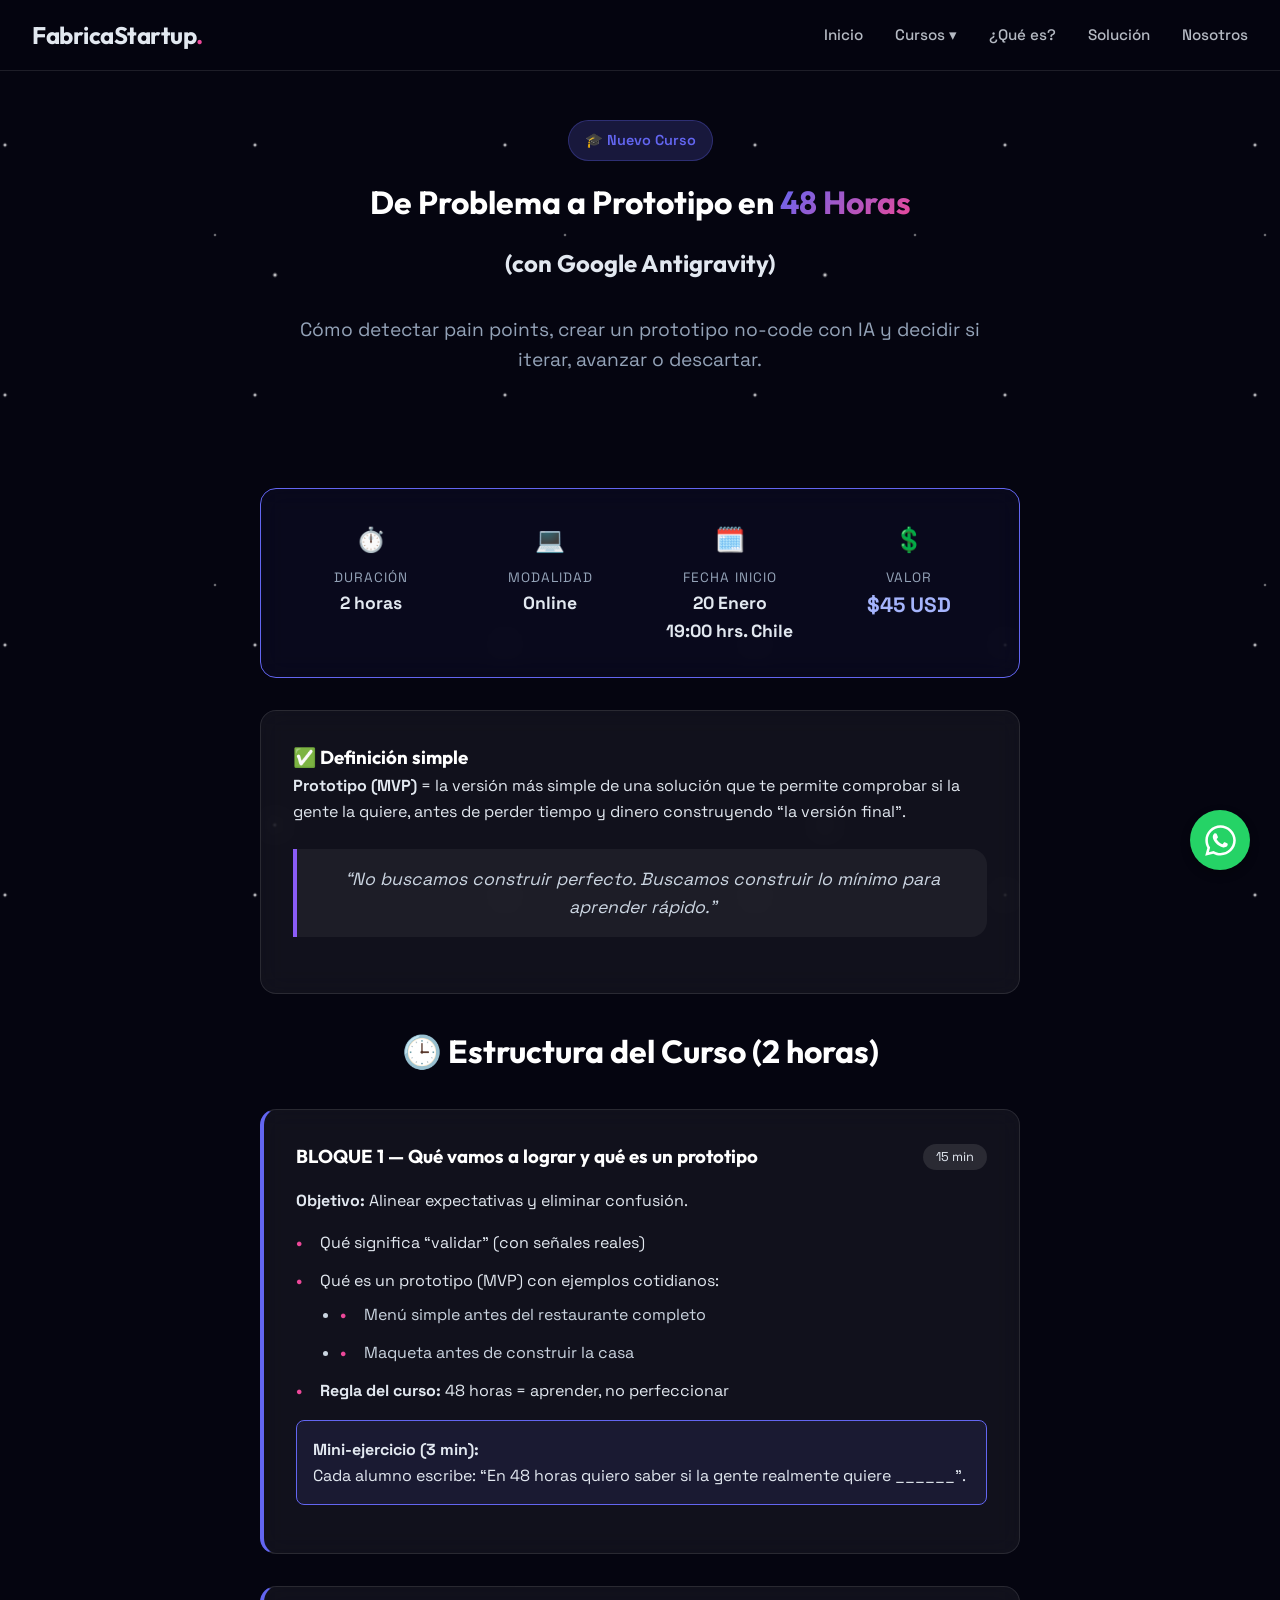
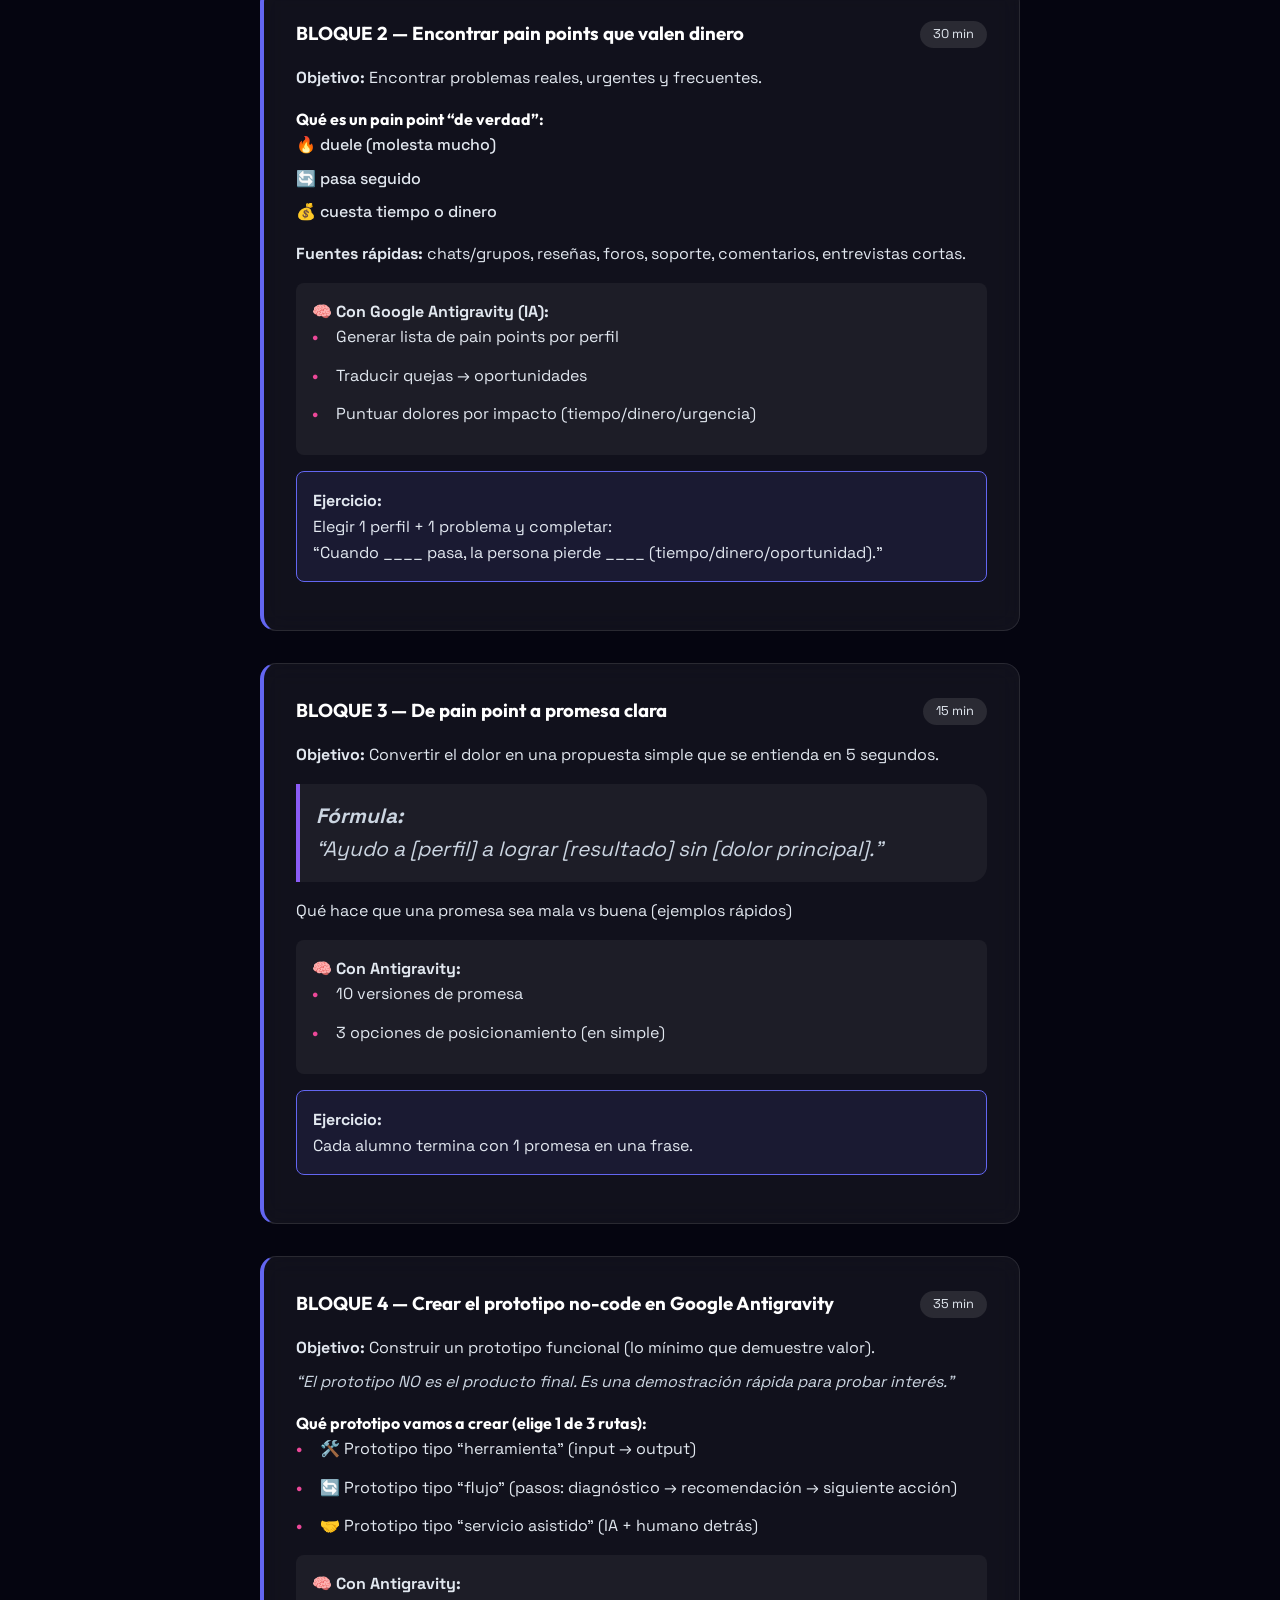
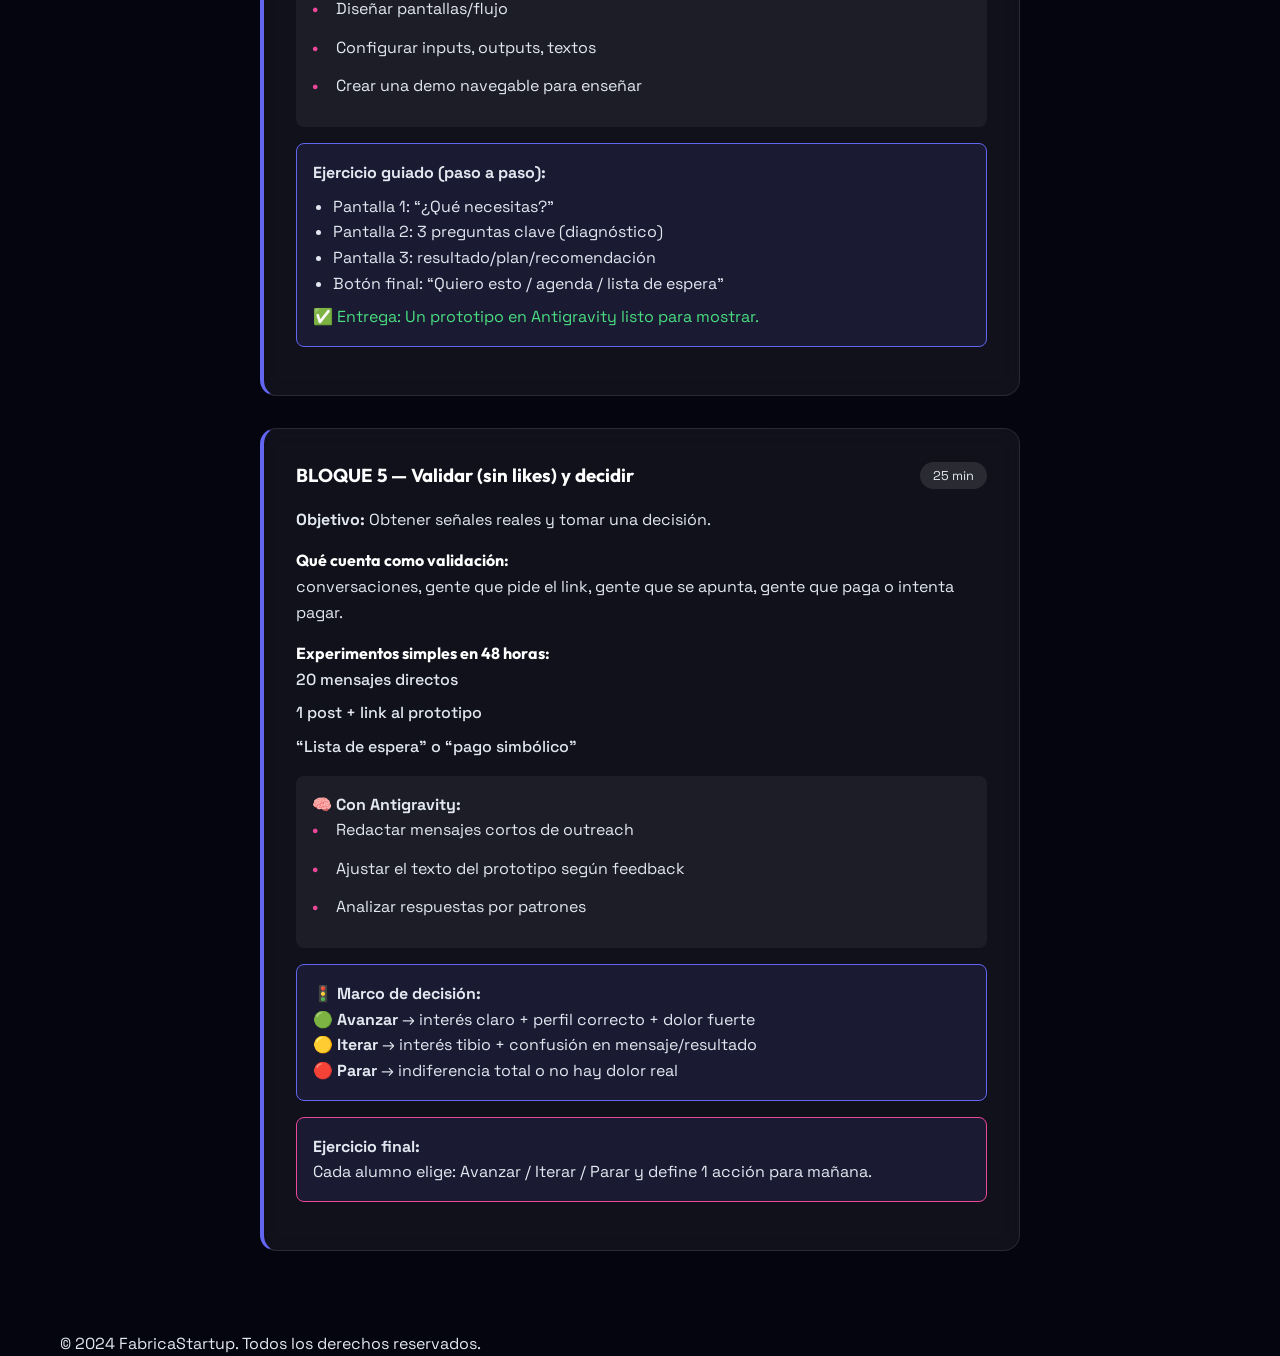
==== commit a805cfc2: "Add course summary card" ====
--- a/curso-prototipo.html
+++ b/curso-prototipo.html
@@ -87,6 +87,42 @@
     <section class="course-content">
         <div class="container course-details">
 
+            <!-- Course Summary -->
+            <div class="glass-card mb-2"
+                style="border: 1px solid var(--primary-color); background: rgba(99, 102, 241, 0.05);">
+                <div
+                    style="display: grid; grid-template-columns: repeat(auto-fit, minmax(150px, 1fr)); gap: 1.5rem; text-align: center;">
+                    <div>
+                        <div style="font-size: 1.5rem; margin-bottom: 0.5rem;">⏱️</div>
+                        <div
+                            style="font-size: 0.85rem; color: #94a3b8; text-transform: uppercase; letter-spacing: 1px;">
+                            Duración</div>
+                        <div style="font-weight: 700; font-size: 1.1rem;">2 horas</div>
+                    </div>
+                    <div>
+                        <div style="font-size: 1.5rem; margin-bottom: 0.5rem;">💻</div>
+                        <div
+                            style="font-size: 0.85rem; color: #94a3b8; text-transform: uppercase; letter-spacing: 1px;">
+                            Modalidad</div>
+                        <div style="font-weight: 700; font-size: 1.1rem;">Online</div>
+                    </div>
+                    <div>
+                        <div style="font-size: 1.5rem; margin-bottom: 0.5rem;">🗓️</div>
+                        <div
+                            style="font-size: 0.85rem; color: #94a3b8; text-transform: uppercase; letter-spacing: 1px;">
+                            Fecha Inicio</div>
+                        <div style="font-weight: 700; font-size: 1.1rem;">20 Enero<br>19:00 hrs. Chile</div>
+                    </div>
+                    <div>
+                        <div style="font-size: 1.5rem; margin-bottom: 0.5rem;">💲</div>
+                        <div
+                            style="font-size: 0.85rem; color: #94a3b8; text-transform: uppercase; letter-spacing: 1px;">
+                            Valor</div>
+                        <div style="font-weight: 700; color: #a5b4fc; font-size: 1.3rem;">$45 USD</div>
+                    </div>
+                </div>
+            </div>
+
             <div class="glass-card mb-2">
                 <h3>✅ Definición simple</h3>
                 <p><strong>Prototipo (MVP)</strong> = la versión más simple de una solución que te permite comprobar si
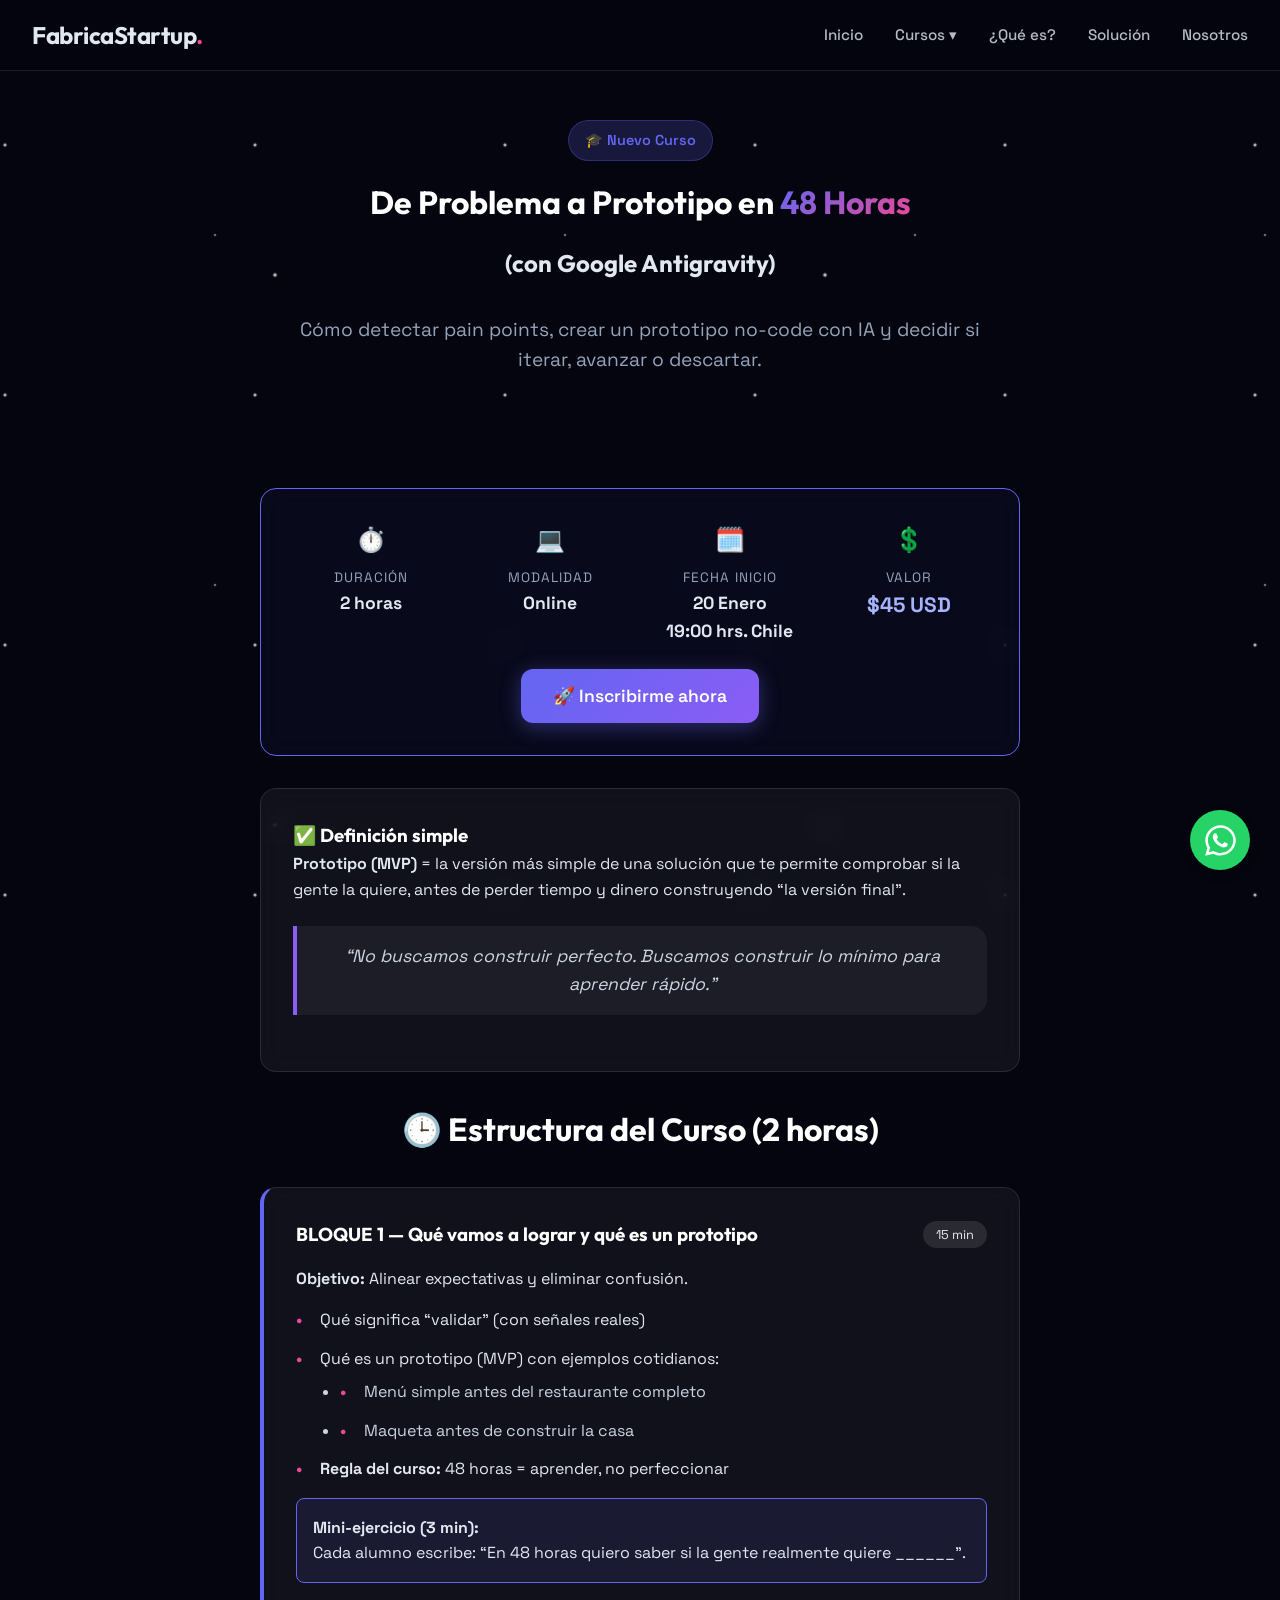
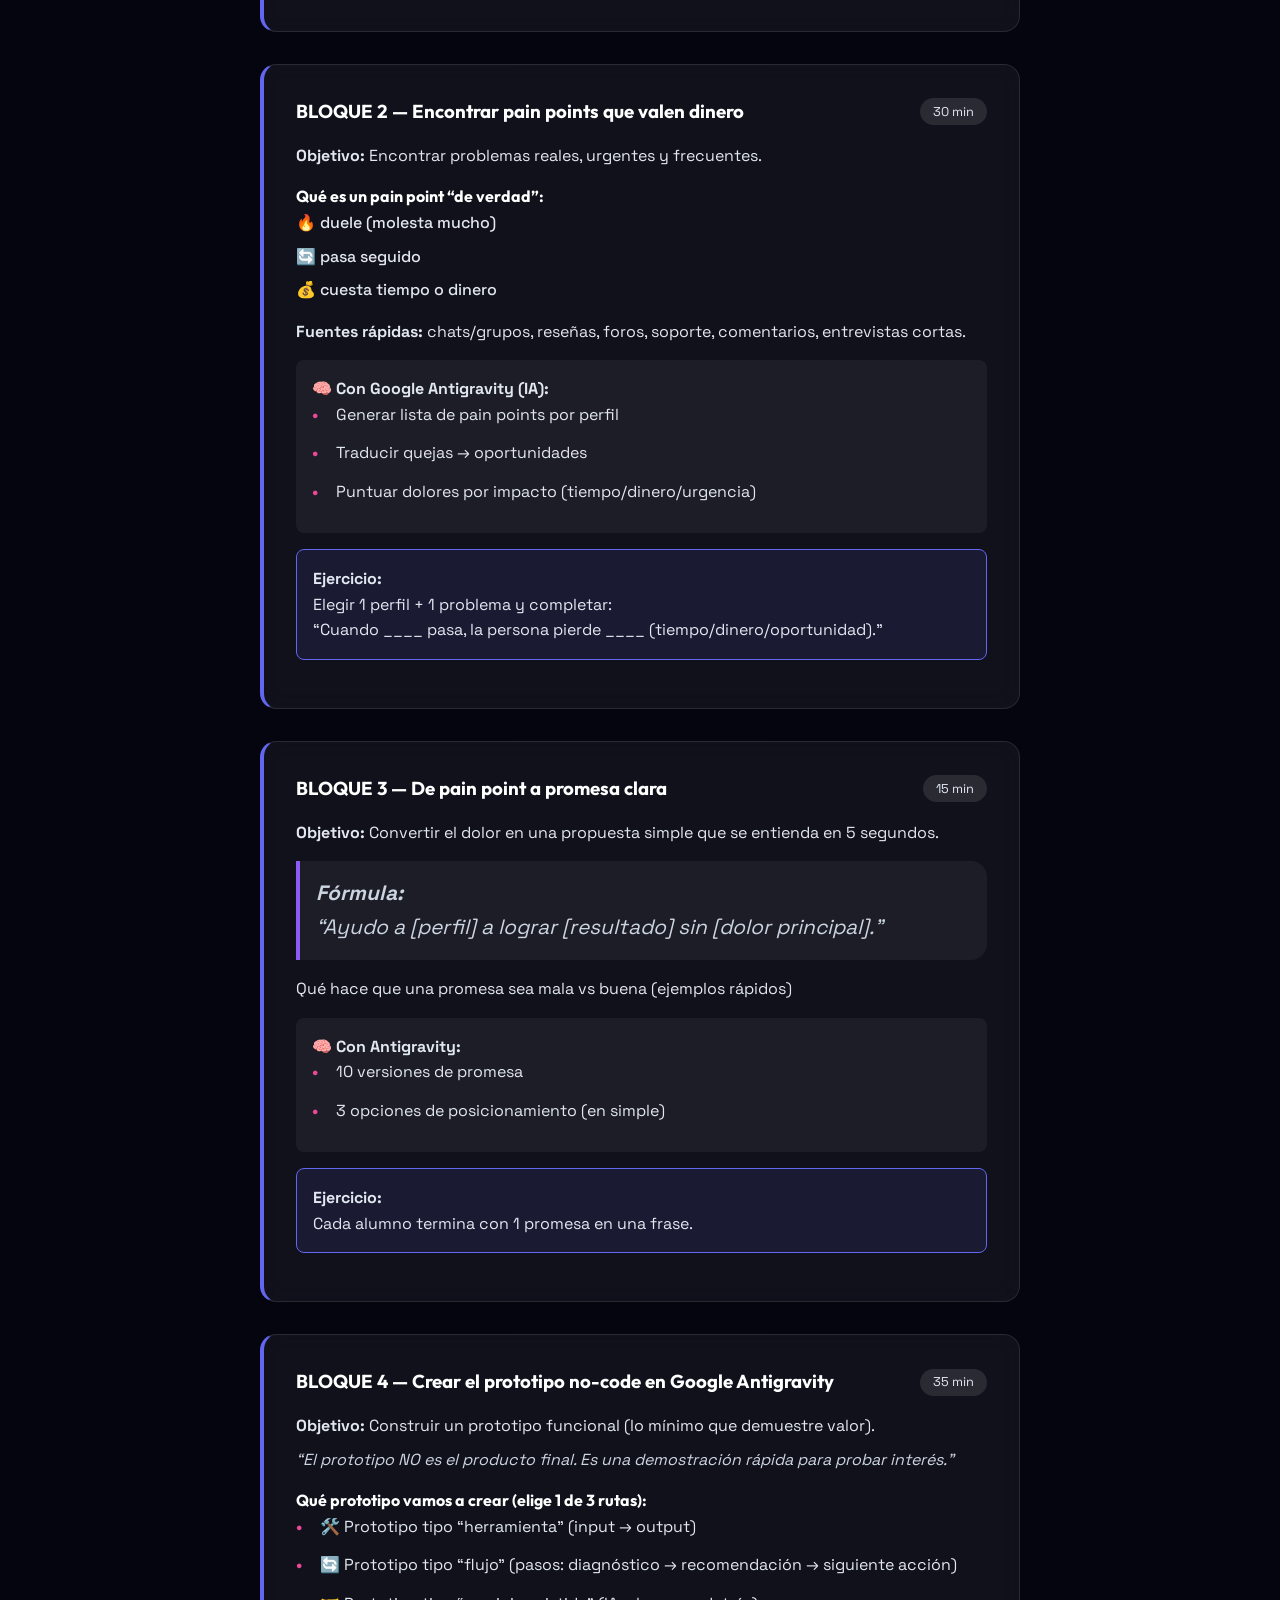
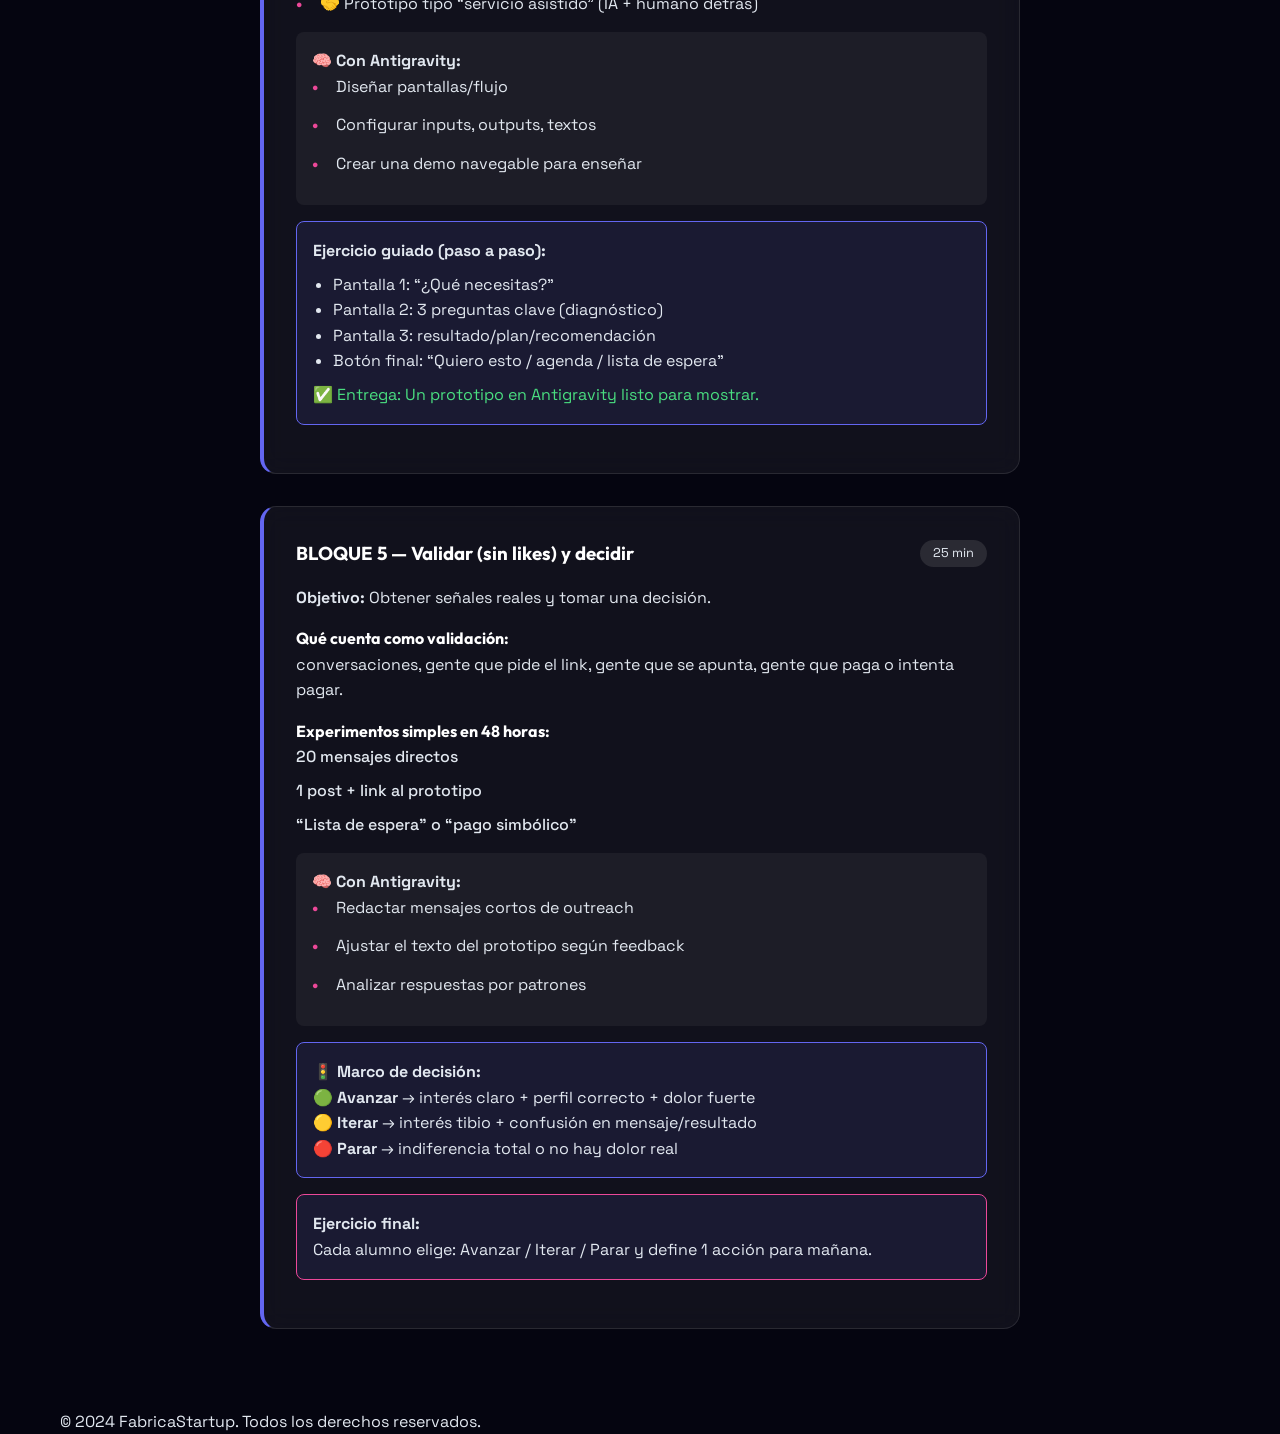
==== commit 0a4c2694: "Add enrollment button to course summary" ====
--- a/curso-prototipo.html
+++ b/curso-prototipo.html
@@ -121,6 +121,13 @@
                         <div style="font-weight: 700; color: #a5b4fc; font-size: 1.3rem;">$45 USD</div>
                     </div>
                 </div>
+                <div style="margin-top: 1.5rem; text-align: center;">
+                    <a href="https://wa.me/56975387007?text=Hola,%20quiero%20inscribirme%20al%20curso%20De%20Problema%20a%20Prototipo%20($45)"
+                        class="btn-primary"
+                        style="text-decoration: none; display: inline-block; padding: 0.8rem 2rem; font-size: 1.1rem;">
+                        🚀 Inscribirme ahora
+                    </a>
+                </div>
             </div>
 
             <div class="glass-card mb-2">
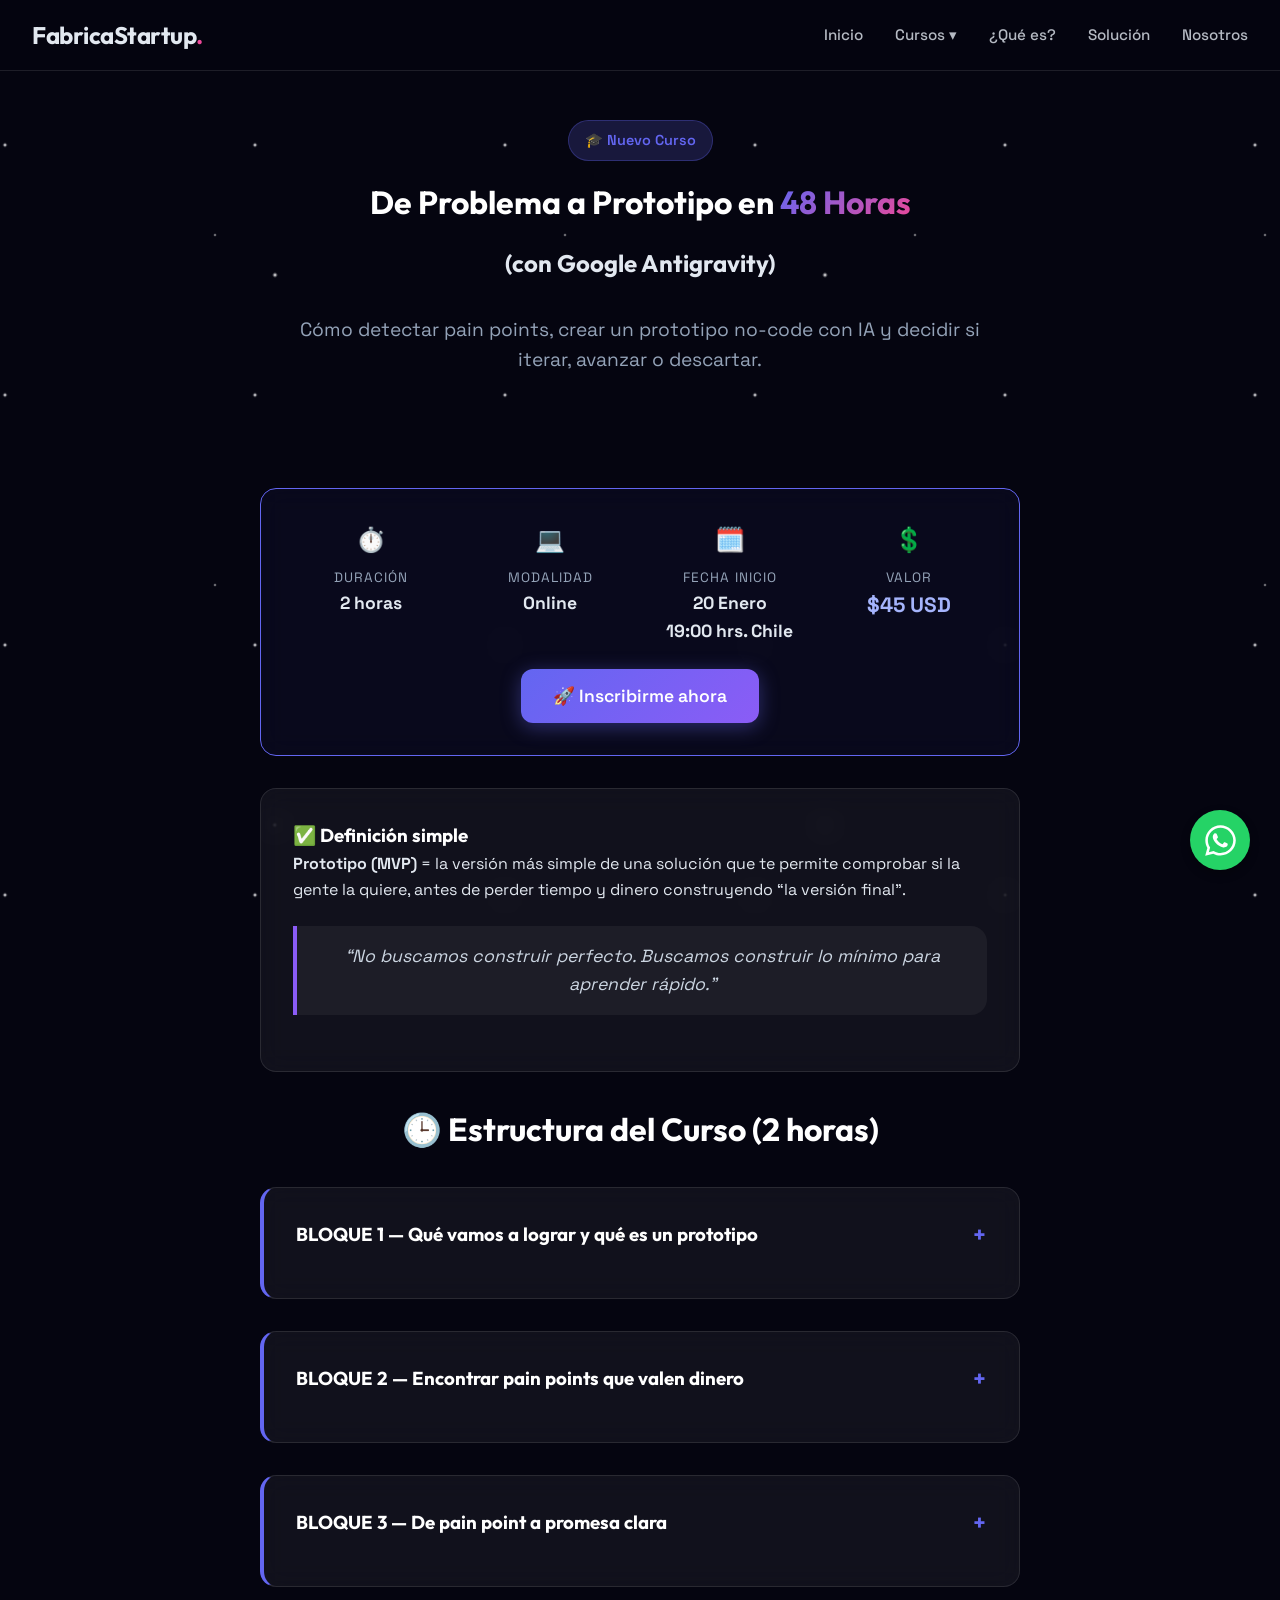
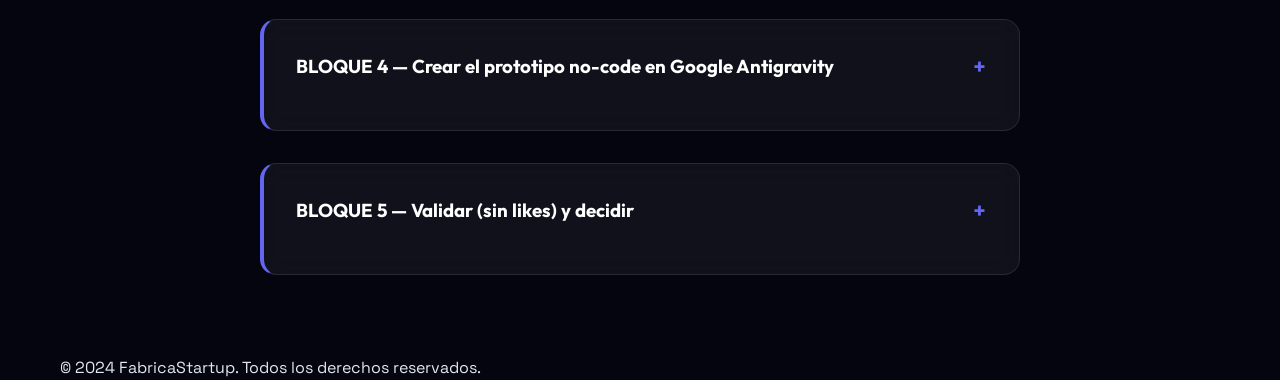
==== commit 667aed77: "Implement accordion layout and cleanup course content" ====
--- a/curso-prototipo.html
+++ b/curso-prototipo.html
@@ -142,172 +142,184 @@
             <h2 class="section-title" style="font-size: 2rem;">🕒 Estructura del Curso (2 horas)</h2>
 
             <!-- BLOQUE 1 -->
-            <div class="glass-card block-card">
-                <div class="block-header">
+            <div class="glass-card block-card accordion-item">
+                <div class="block-header accordion-trigger">
                     <h3>BLOQUE 1 — Qué vamos a lograr y qué es un prototipo</h3>
-                    <span class="block-time">15 min</span>
-                </div>
-                <p><strong>Objetivo:</strong> Alinear expectativas y eliminar confusión.</p>
-                <ul class="styled-list" style="margin-top: 1rem;">
-                    <li>Qué significa “validar” (con señales reales)</li>
-                    <li>Qué es un prototipo (MVP) con ejemplos cotidianos:
-                        <ul style="padding-left: 20px; list-style: disc; margin-top: 0.5rem; color: #cbd5e1;">
-                            <li>Menú simple antes del restaurante completo</li>
-                            <li>Maqueta antes de construir la casa</li>
-                        </ul>
-                    </li>
-                    <li><strong>Regla del curso:</strong> 48 horas = aprender, no perfeccionar</li>
-                </ul>
-                <div class="highlight-box">
-                    <strong>Mini-ejercicio (3 min):</strong><br>
-                    Cada alumno escribe: “En 48 horas quiero saber si la gente realmente quiere ______”.
+                    <span class="accordion-icon">+</span>
+                </div>
+                <div class="accordion-content">
+                    <p><strong>Objetivo:</strong> Alinear expectativas y eliminar confusión.</p>
+                    <ul class="styled-list" style="margin-top: 1rem;">
+                        <li>Qué significa “validar” (con señales reales)</li>
+                        <li>Qué es un prototipo (MVP) con ejemplos cotidianos:
+                            <ul style="padding-left: 20px; list-style: disc; margin-top: 0.5rem; color: #cbd5e1;">
+                                <li>Menú simple antes del restaurante completo</li>
+                                <li>Maqueta antes de construir la casa</li>
+                            </ul>
+                        </li>
+                        <li><strong>Regla del curso:</strong> 48 horas = aprender, no perfeccionar</li>
+                    </ul>
                 </div>
             </div>
 
             <!-- BLOQUE 2 -->
-            <div class="glass-card block-card">
-                <div class="block-header">
+            <div class="glass-card block-card accordion-item">
+                <div class="block-header accordion-trigger">
                     <h3>BLOQUE 2 — Encontrar pain points que valen dinero</h3>
-                    <span class="block-time">30 min</span>
-                </div>
-                <p><strong>Objetivo:</strong> Encontrar problemas reales, urgentes y frecuentes.</p>
-
-                <h4 style="margin-top: 1rem;">Qué es un pain point “de verdad”:</h4>
-                <ul class="check-list-styled">
-                    <li>🔥 duele (molesta mucho)</li>
-                    <li>🔄 pasa seguido</li>
-                    <li>💰 cuesta tiempo o dinero</li>
-                </ul>
-
-                <p style="margin-top: 1rem;"><strong>Fuentes rápidas:</strong> chats/grupos, reseñas, foros, soporte,
-                    comentarios, entrevistas cortas.</p>
-
-                <div style="background: rgba(255,255,255,0.05); padding: 1rem; border-radius: 8px; margin-top: 1rem;">
-                    <strong>🧠 Con Google Antigravity (IA):</strong>
+                    <span class="accordion-icon">+</span>
+                </div>
+                <div class="accordion-content">
+                    <p><strong>Objetivo:</strong> Encontrar problemas reales, urgentes y frecuentes.</p>
+
+                    <h4 style="margin-top: 1rem;">Qué es un pain point “de verdad”:</h4>
+                    <ul class="check-list-styled">
+                        <li>🔥 duele (molesta mucho)</li>
+                        <li>🔄 pasa seguido</li>
+                        <li>💰 cuesta tiempo o dinero</li>
+                    </ul>
+
+                    <p style="margin-top: 1rem;"><strong>Fuentes rápidas:</strong> chats/grupos, reseñas, foros,
+                        soporte,
+                        comentarios, entrevistas cortas.</p>
+
+                    <div
+                        style="background: rgba(255,255,255,0.05); padding: 1rem; border-radius: 8px; margin-top: 1rem;">
+                        <strong>🧠 Con Google Antigravity (IA):</strong>
+                        <ul class="styled-list">
+                            <li>Generar lista de pain points por perfil</li>
+                            <li>Traducir quejas → oportunidades</li>
+                            <li>Puntuar dolores por impacto (tiempo/dinero/urgencia)</li>
+                        </ul>
+                    </div>
+
+                    <div class="highlight-box">
+                        <strong>Ejercicio:</strong><br>
+                        Elegir 1 perfil + 1 problema y completar:<br>
+                        “Cuando ____ pasa, la persona pierde ____ (tiempo/dinero/oportunidad).”
+                    </div>
+                </div>
+            </div>
+
+            <!-- BLOQUE 3 -->
+            <div class="glass-card block-card accordion-item">
+                <div class="block-header accordion-trigger">
+                    <h3>BLOQUE 3 — De pain point a promesa clara</h3>
+                    <span class="accordion-icon">+</span>
+                </div>
+                <div class="accordion-content">
+                    <p><strong>Objetivo:</strong> Convertir el dolor en una propuesta simple que se entienda en 5
+                        segundos.
+                    </p>
+
+                    <div class="quote-box" style="margin: 1rem 0; text-align: left; padding: 1rem;">
+                        <strong>Fórmula:</strong><br>
+                        “Ayudo a [perfil] a lograr [resultado] sin [dolor principal].”
+                    </div>
+
+                    <p>Qué hace que una promesa sea mala vs buena (ejemplos rápidos)</p>
+
+                    <div
+                        style="background: rgba(255,255,255,0.05); padding: 1rem; border-radius: 8px; margin-top: 1rem;">
+                        <strong>🧠 Con Antigravity:</strong>
+                        <ul class="styled-list">
+                            <li>10 versiones de promesa</li>
+                            <li>3 opciones de posicionamiento (en simple)</li>
+                        </ul>
+                    </div>
+
+                    <div class="highlight-box">
+                        <strong>Ejercicio:</strong><br>
+                        Cada alumno termina con 1 promesa en una frase.
+                    </div>
+                </div>
+            </div>
+
+            <!-- BLOQUE 4 -->
+            <div class="glass-card block-card accordion-item">
+                <div class="block-header accordion-trigger">
+                    <h3>BLOQUE 4 — Crear el prototipo no-code en Google Antigravity</h3>
+                    <span class="accordion-icon">+</span>
+                </div>
+                <div class="accordion-content">
+                    <p><strong>Objetivo:</strong> Construir un prototipo funcional (lo mínimo que demuestre valor).</p>
+                    <p style="margin: 0.5rem 0; color: #cbd5e1; font-style: italic;">“El prototipo NO es el producto
+                        final.
+                        Es una demostración rápida para probar interés.”</p>
+
+                    <h4 style="margin-top: 1rem;">Qué prototipo vamos a crear (elige 1 de 3 rutas):</h4>
                     <ul class="styled-list">
-                        <li>Generar lista de pain points por perfil</li>
-                        <li>Traducir quejas → oportunidades</li>
-                        <li>Puntuar dolores por impacto (tiempo/dinero/urgencia)</li>
+                        <li>🛠️ Prototipo tipo “herramienta” (input → output)</li>
+                        <li>🔄 Prototipo tipo “flujo” (pasos: diagnóstico → recomendación → siguiente acción)</li>
+                        <li>🤝 Prototipo tipo “servicio asistido” (IA + humano detrás)</li>
                     </ul>
-                </div>
-
-                <div class="highlight-box">
-                    <strong>Ejercicio:</strong><br>
-                    Elegir 1 perfil + 1 problema y completar:<br>
-                    “Cuando ____ pasa, la persona pierde ____ (tiempo/dinero/oportunidad).”
-                </div>
-            </div>
-
-            <!-- BLOQUE 3 -->
-            <div class="glass-card block-card">
-                <div class="block-header">
-                    <h3>BLOQUE 3 — De pain point a promesa clara</h3>
-                    <span class="block-time">15 min</span>
-                </div>
-                <p><strong>Objetivo:</strong> Convertir el dolor en una propuesta simple que se entienda en 5 segundos.
-                </p>
-
-                <div class="quote-box" style="margin: 1rem 0; text-align: left; padding: 1rem;">
-                    <strong>Fórmula:</strong><br>
-                    “Ayudo a [perfil] a lograr [resultado] sin [dolor principal].”
-                </div>
-
-                <p>Qué hace que una promesa sea mala vs buena (ejemplos rápidos)</p>
-
-                <div style="background: rgba(255,255,255,0.05); padding: 1rem; border-radius: 8px; margin-top: 1rem;">
-                    <strong>🧠 Con Antigravity:</strong>
-                    <ul class="styled-list">
-                        <li>10 versiones de promesa</li>
-                        <li>3 opciones de posicionamiento (en simple)</li>
+
+                    <div
+                        style="background: rgba(255,255,255,0.05); padding: 1rem; border-radius: 8px; margin-top: 1rem;">
+                        <strong>🧠 Con Antigravity:</strong>
+                        <ul class="styled-list">
+                            <li>Diseñar pantallas/flujo</li>
+                            <li>Configurar inputs, outputs, textos</li>
+                            <li>Crear una demo navegable para enseñar</li>
+                        </ul>
+                    </div>
+
+                    <div class="highlight-box">
+                        <strong>Ejercicio guiado (paso a paso):</strong>
+                        <ul style="margin-top: 0.5rem; padding-left: 20px;">
+                            <li>Pantalla 1: “¿Qué necesitas?”</li>
+                            <li>Pantalla 2: 3 preguntas clave (diagnóstico)</li>
+                            <li>Pantalla 3: resultado/plan/recomendación</li>
+                            <li>Botón final: “Quiero esto / agenda / lista de espera”</li>
+                        </ul>
+                        <p style="margin-top: 0.5rem; color: #4ade80;">✅ Entrega: Un prototipo en Antigravity listo para
+                            mostrar.</p>
+                    </div>
+                </div>
+            </div>
+
+            <!-- BLOQUE 5 -->
+            <div class="glass-card block-card accordion-item">
+                <div class="block-header accordion-trigger">
+                    <h3>BLOQUE 5 — Validar (sin likes) y decidir</h3>
+                    <span class="accordion-icon">+</span>
+                </div>
+                <div class="accordion-content">
+                    <p><strong>Objetivo:</strong> Obtener señales reales y tomar una decisión.</p>
+
+                    <h4 style="margin-top: 1rem;">Qué cuenta como validación:</h4>
+                    <p>conversaciones, gente que pide el link, gente que se apunta, gente que paga o intenta pagar.</p>
+
+                    <h4 style="margin-top: 1rem;">Experimentos simples en 48 horas:</h4>
+                    <ul class="check-list-styled">
+                        <li>20 mensajes directos</li>
+                        <li>1 post + link al prototipo</li>
+                        <li>“Lista de espera” o “pago simbólico”</li>
                     </ul>
-                </div>
-
-                <div class="highlight-box">
-                    <strong>Ejercicio:</strong><br>
-                    Cada alumno termina con 1 promesa en una frase.
-                </div>
-            </div>
-
-            <!-- BLOQUE 4 -->
-            <div class="glass-card block-card">
-                <div class="block-header">
-                    <h3>BLOQUE 4 — Crear el prototipo no-code en Google Antigravity</h3>
-                    <span class="block-time">35 min</span>
-                </div>
-                <p><strong>Objetivo:</strong> Construir un prototipo funcional (lo mínimo que demuestre valor).</p>
-                <p style="margin: 0.5rem 0; color: #cbd5e1; font-style: italic;">“El prototipo NO es el producto final.
-                    Es una demostración rápida para probar interés.”</p>
-
-                <h4 style="margin-top: 1rem;">Qué prototipo vamos a crear (elige 1 de 3 rutas):</h4>
-                <ul class="styled-list">
-                    <li>🛠️ Prototipo tipo “herramienta” (input → output)</li>
-                    <li>🔄 Prototipo tipo “flujo” (pasos: diagnóstico → recomendación → siguiente acción)</li>
-                    <li>🤝 Prototipo tipo “servicio asistido” (IA + humano detrás)</li>
-                </ul>
-
-                <div style="background: rgba(255,255,255,0.05); padding: 1rem; border-radius: 8px; margin-top: 1rem;">
-                    <strong>🧠 Con Antigravity:</strong>
-                    <ul class="styled-list">
-                        <li>Diseñar pantallas/flujo</li>
-                        <li>Configurar inputs, outputs, textos</li>
-                        <li>Crear una demo navegable para enseñar</li>
-                    </ul>
-                </div>
-
-                <div class="highlight-box">
-                    <strong>Ejercicio guiado (paso a paso):</strong>
-                    <ul style="margin-top: 0.5rem; padding-left: 20px;">
-                        <li>Pantalla 1: “¿Qué necesitas?”</li>
-                        <li>Pantalla 2: 3 preguntas clave (diagnóstico)</li>
-                        <li>Pantalla 3: resultado/plan/recomendación</li>
-                        <li>Botón final: “Quiero esto / agenda / lista de espera”</li>
-                    </ul>
-                    <p style="margin-top: 0.5rem; color: #4ade80;">✅ Entrega: Un prototipo en Antigravity listo para
-                        mostrar.</p>
-                </div>
-            </div>
-
-            <!-- BLOQUE 5 -->
-            <div class="glass-card block-card">
-                <div class="block-header">
-                    <h3>BLOQUE 5 — Validar (sin likes) y decidir</h3>
-                    <span class="block-time">25 min</span>
-                </div>
-                <p><strong>Objetivo:</strong> Obtener señales reales y tomar una decisión.</p>
-
-                <h4 style="margin-top: 1rem;">Qué cuenta como validación:</h4>
-                <p>conversaciones, gente que pide el link, gente que se apunta, gente que paga o intenta pagar.</p>
-
-                <h4 style="margin-top: 1rem;">Experimentos simples en 48 horas:</h4>
-                <ul class="check-list-styled">
-                    <li>20 mensajes directos</li>
-                    <li>1 post + link al prototipo</li>
-                    <li>“Lista de espera” o “pago simbólico”</li>
-                </ul>
-
-                <div style="background: rgba(255,255,255,0.05); padding: 1rem; border-radius: 8px; margin-top: 1rem;">
-                    <strong>🧠 Con Antigravity:</strong>
-                    <ul class="styled-list">
-                        <li>Redactar mensajes cortos de outreach</li>
-                        <li>Ajustar el texto del prototipo según feedback</li>
-                        <li>Analizar respuestas por patrones</li>
-                    </ul>
-                </div>
-
-                <div class="highlight-box">
-                    <strong>🚦 Marco de decisión:</strong><br>
-                    🟢 <strong>Avanzar</strong> → interés claro + perfil correcto + dolor fuerte<br>
-                    🟡 <strong>Iterar</strong> → interés tibio + confusión en mensaje/resultado<br>
-                    🔴 <strong>Parar</strong> → indiferencia total o no hay dolor real
-                </div>
-
-                <div class="highlight-box" style="border-color: #ec4899;">
-                    <strong>Ejercicio final:</strong><br>
-                    Cada alumno elige: Avanzar / Iterar / Parar y define 1 acción para mañana.
-                </div>
-            </div>
-
-        </div>
+
+                    <div
+                        style="background: rgba(255,255,255,0.05); padding: 1rem; border-radius: 8px; margin-top: 1rem;">
+                        <strong>🧠 Con Antigravity:</strong>
+                        <ul class="styled-list">
+                            <li>Redactar mensajes cortos de outreach</li>
+                            <li>Ajustar el texto del prototipo según feedback</li>
+                            <li>Analizar respuestas por patrones</li>
+                        </ul>
+                    </div>
+
+                    <div class="highlight-box">
+                        <strong>🚦 Marco de decisión:</strong><br>
+                        🟢 <strong>Avanzar</strong> → interés claro + perfil correcto + dolor fuerte<br>
+                        🟡 <strong>Iterar</strong> → interés tibio + confusión en mensaje/resultado<br>
+                        🔴 <strong>Parar</strong> → indiferencia total o no hay dolor real
+                    </div>
+
+                    <div class="highlight-box" style="border-color: #ec4899;">
+                        <strong>Ejercicio final:</strong><br>
+                        Cada alumno elige: Avanzar / Iterar / Parar y define 1 acción para mañana.
+                    </div>
+                </div>
+
+            </div>
     </section>
 
     <footer>
@@ -324,6 +336,17 @@
         </svg>
     </a>
 
+    <script>
+        document.addEventListener('DOMContentLoaded', () => {
+            const triggers = document.querySelectorAll('.accordion-trigger');
+            triggers.forEach(trigger => {
+                trigger.addEventListener('click', () => {
+                    const item = trigger.closest('.accordion-item');
+                    item.classList.toggle('active');
+                });
+            });
+        });
+    </script>
 </body>
 
 </html>
--- a/style.css
+++ b/style.css
@@ -1066,4 +1066,63 @@
 
 .dropdown:hover .dropdown-content {
     display: block;
+}
+
+/* Accordion Styles */
+.accordion-item {
+    transition: all 0.3s ease;
+}
+
+.accordion-trigger {
+    cursor: pointer;
+    user-select: none;
+    position: relative;
+    padding-right: 30px;
+    /* Space for icon */
+}
+
+.accordion-trigger:hover {
+    background: rgba(255, 255, 255, 0.02);
+    border-radius: 8px;
+    margin: -5px -10px;
+    padding: 5px 40px 5px 10px;
+}
+
+.accordion-content {
+    display: none;
+    margin-top: 1rem;
+    padding-top: 1rem;
+    border-top: 1px solid var(--glass-border);
+    animation: fadeDown 0.3s ease-out;
+}
+
+.accordion-item.active .accordion-content {
+    display: block;
+}
+
+.accordion-icon {
+    font-size: 1.5rem;
+    font-weight: bold;
+    color: var(--primary-color);
+    position: absolute;
+    right: 0;
+    top: 50%;
+    transform: translateY(-50%);
+    transition: transform 0.3s ease;
+}
+
+.accordion-item.active .accordion-icon {
+    transform: translateY(-50%) rotate(45deg);
+}
+
+@keyframes fadeDown {
+    from {
+        opacity: 0;
+        transform: translateY(-10px);
+    }
+
+    to {
+        opacity: 1;
+        transform: translateY(0);
+    }
 }
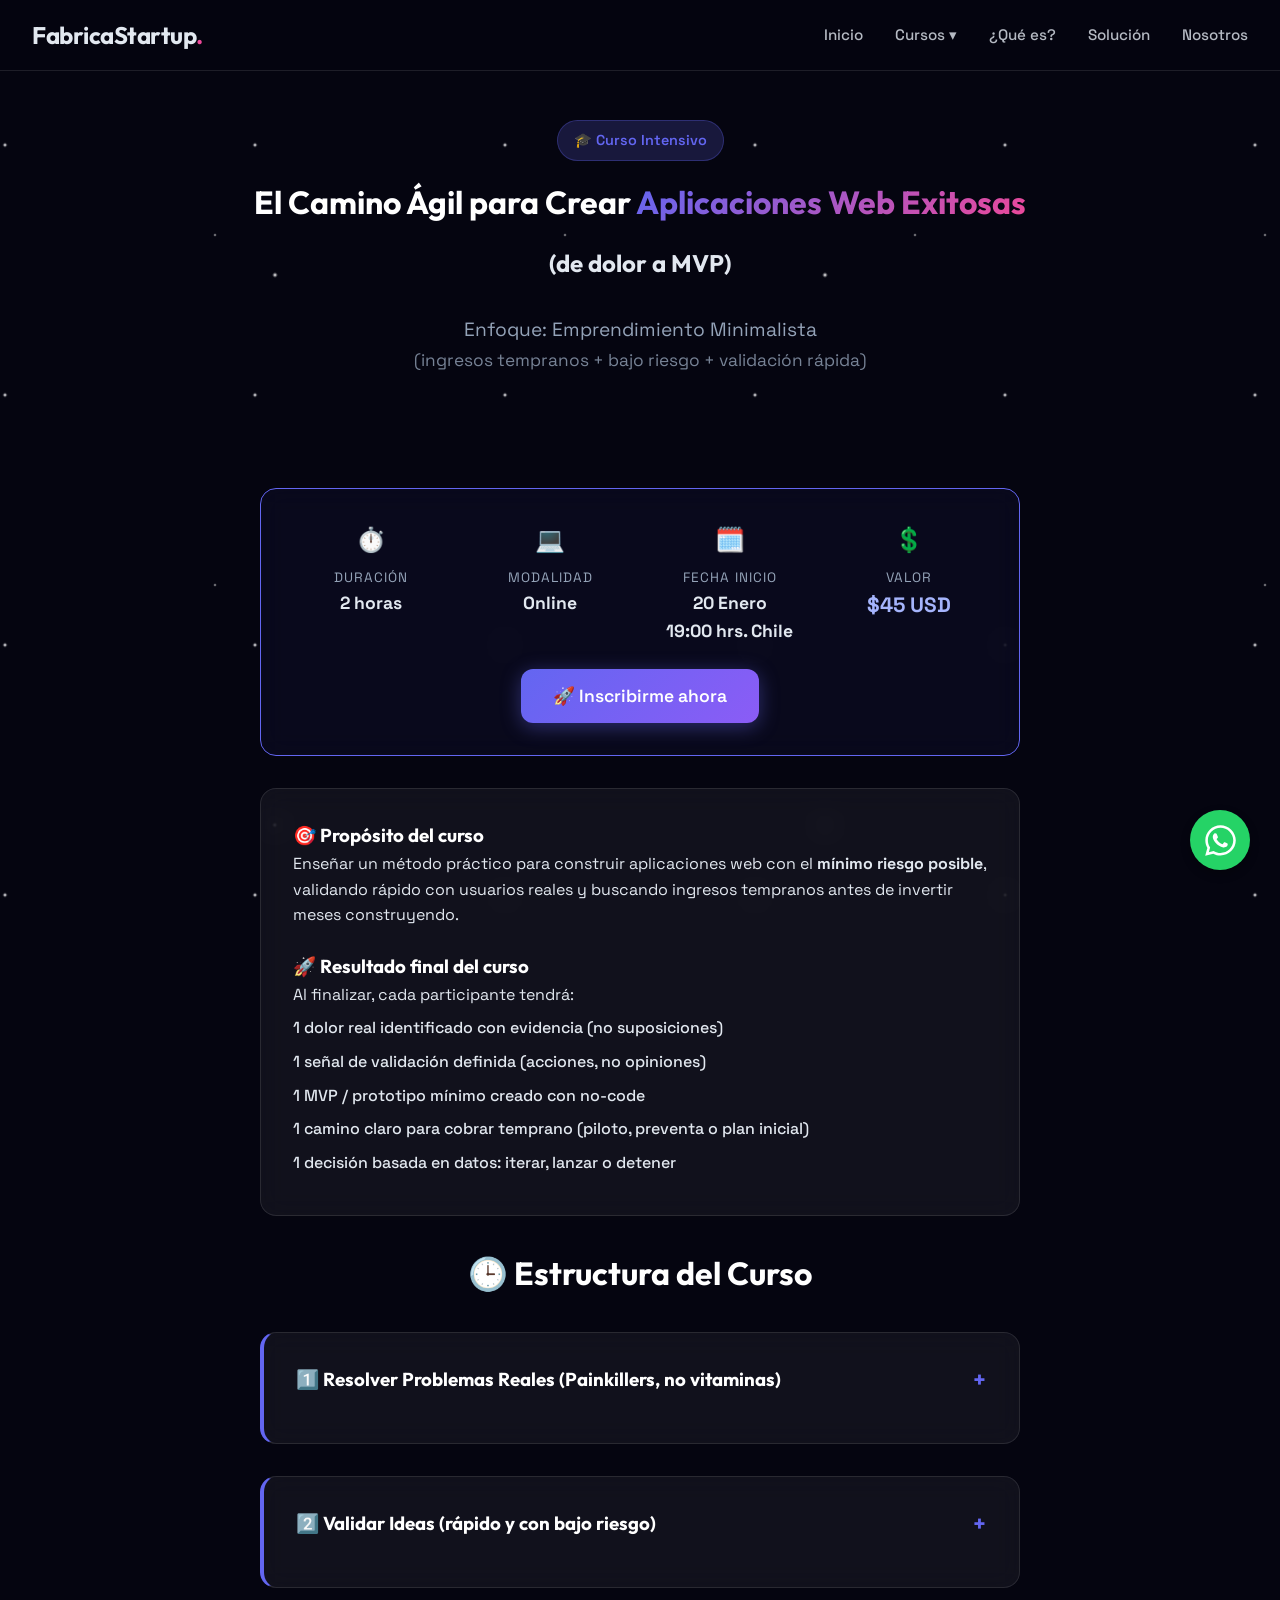
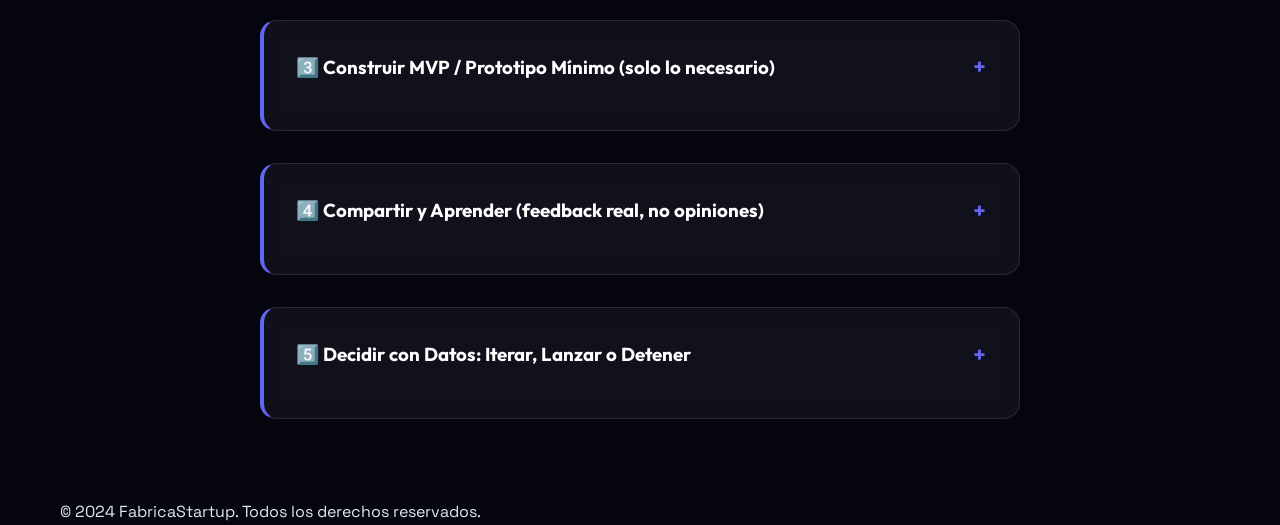
==== commit 48cb732c: "Fix character encoding and finalize course syllabus" ====
--- a/curso-prototipo.html
+++ b/curso-prototipo.html
@@ -1,12 +1,12 @@
-<!DOCTYPE html>
+﻿<!DOCTYPE html>
 <html lang="es">
 
 <head>
     <meta charset="UTF-8">
     <meta name="viewport" content="width=device-width, initial-scale=1.0">
-    <title>Curso: De Problema a Prototipo en 48 Horas - FabricaStartup</title>
+    <title>Curso Intensivo: El Camino Ágil para Crear Aplicaciones Web - FabricaStartup</title>
     <meta name="description"
-        content="Aprende a detectar pain points, crear un prototipo no-code con IA y validar tu idea en solo 48 horas.">
+        content="Enfoque minimalista para construir aplicaciones web exitosas, validando rápido y con bajo riesgo.">
     <link rel="preconnect" href="https://fonts.googleapis.com">
     <link rel="preconnect" href="https://fonts.gstatic.com" crossorigin>
     <link
@@ -36,13 +36,6 @@
             margin-bottom: 1rem;
         }
 
-        .block-time {
-            background: rgba(255, 255, 255, 0.1);
-            padding: 0.2rem 0.8rem;
-            border-radius: 20px;
-            font-size: 0.8rem;
-        }
-
         .highlight-box {
             background: rgba(99, 102, 241, 0.1);
             border: 1px solid var(--primary-color);
@@ -63,24 +56,24 @@
             <li class="dropdown">
                 <a href="#" class="dropbtn">Cursos ▾</a>
                 <div class="dropdown-content">
-                    <a href="curso-prototipo.html">De Problema a Prototipo en 48 Horas</a>
+                    <a href="curso-prototipo.html">El Camino Ágil para Crear Apps</a>
                 </div>
             </li>
             <li><a href="index.html#what-is">¿Qué es?</a></li>
             <li><a href="index.html#solution">Solución</a></li>
             <li><a href="index.html#founder">Nosotros</a></li>
         </ul>
-        <!-- <a href="#waitlist" class="btn-small">Únete a la lista</a> -->
     </nav>
 
     <header class="course-hero">
         <div class="container">
-            <div class="badge">🎓 Nuevo Curso</div>
-            <h1>De Problema a Prototipo en <span class="gradient-text">48 Horas</span></h1>
-            <h2 class="hero-subtitle" style="font-size: 1.5rem; color: #e2e8f0; margin-top: 1rem;">(con Google
-                Antigravity)</h2>
-            <p class="section-lead">Cómo detectar pain points, crear un prototipo no-code con IA y decidir si iterar,
-                avanzar o descartar.</p>
+            <div class="badge">🎓 Curso Intensivo</div>
+            <h1>El Camino Ágil para Crear <span class="gradient-text">Aplicaciones Web Exitosas</span></h1>
+            <h2 class="hero-subtitle" style="font-size: 1.5rem; color: #e2e8f0; margin-top: 1rem;">(de dolor a MVP)</h2>
+            <p class="section-lead">Enfoque: Emprendimiento Minimalista<br>
+                <span style="font-size: 0.9em; opacity: 0.8;">(ingresos tempranos + bajo riesgo + validación
+                    rápida)</span>
+            </p>
         </div>
     </header>
 
@@ -122,7 +115,7 @@
                     </div>
                 </div>
                 <div style="margin-top: 1.5rem; text-align: center;">
-                    <a href="https://wa.me/56975387007?text=Hola,%20quiero%20inscribirme%20al%20curso%20De%20Problema%20a%20Prototipo%20($45)"
+                    <a href="https://wa.me/56975387007?text=Hola,%20quiero%20inscribirme%20al%20curso%20Camino%20Agil%20($45)"
                         class="btn-primary"
                         style="text-decoration: none; display: inline-block; padding: 0.8rem 2rem; font-size: 1.1rem;">
                         🚀 Inscribirme ahora
@@ -130,196 +123,139 @@
                 </div>
             </div>
 
+            <!-- Pre-course Content -->
             <div class="glass-card mb-2">
-                <h3>✅ Definición simple</h3>
-                <p><strong>Prototipo (MVP)</strong> = la versión más simple de una solución que te permite comprobar si
-                    la gente la quiere, antes de perder tiempo y dinero construyendo “la versión final”.</p>
-                <div class="quote-box" style="margin: 1.5rem 0; font-size: 1.1rem;">
-                    “No buscamos construir perfecto. Buscamos construir lo mínimo para aprender rápido.”
-                </div>
-            </div>
-
-            <h2 class="section-title" style="font-size: 2rem;">🕒 Estructura del Curso (2 horas)</h2>
+                <h3>🎯 Propósito del curso</h3>
+                <p>Enseñar un método práctico para construir aplicaciones web con el <strong>mínimo riesgo
+                        posible</strong>, validando rápido con usuarios reales y buscando ingresos tempranos antes de
+                    invertir meses construyendo.</p>
+
+                <h3 style="margin-top: 1.5rem;">🚀 Resultado final del curso</h3>
+                <p>Al finalizar, cada participante tendrá:</p>
+                <ul class="check-list-styled" style="margin-top: 0.5rem;">
+                    <li>1 dolor real identificado con evidencia (no suposiciones)</li>
+                    <li>1 señal de validación definida (acciones, no opiniones)</li>
+                    <li>1 MVP / prototipo mínimo creado con no-code</li>
+                    <li>1 camino claro para cobrar temprano (piloto, preventa o plan inicial)</li>
+                    <li>1 decisión basada en datos: iterar, lanzar o detener</li>
+                </ul>
+            </div>
+
+            <h2 class="section-title" style="font-size: 2rem;">🕒 Estructura del Curso</h2>
 
             <!-- BLOQUE 1 -->
             <div class="glass-card block-card accordion-item">
                 <div class="block-header accordion-trigger">
-                    <h3>BLOQUE 1 — Qué vamos a lograr y qué es un prototipo</h3>
-                    <span class="accordion-icon">+</span>
-                </div>
-                <div class="accordion-content">
-                    <p><strong>Objetivo:</strong> Alinear expectativas y eliminar confusión.</p>
-                    <ul class="styled-list" style="margin-top: 1rem;">
-                        <li>Qué significa “validar” (con señales reales)</li>
-                        <li>Qué es un prototipo (MVP) con ejemplos cotidianos:
-                            <ul style="padding-left: 20px; list-style: disc; margin-top: 0.5rem; color: #cbd5e1;">
-                                <li>Menú simple antes del restaurante completo</li>
-                                <li>Maqueta antes de construir la casa</li>
-                            </ul>
-                        </li>
-                        <li><strong>Regla del curso:</strong> 48 horas = aprender, no perfeccionar</li>
-                    </ul>
+                    <h3>1️⃣ Resolver Problemas Reales (Painkillers, no vitaminas)</h3>
+                    <span class="accordion-icon">+</span>
+                </div>
+                <div class="accordion-content">
+                    <p><strong>Objetivo:</strong> Detectar dolores que justifiquen que alguien pague, porque le ahorra
+                        tiempo, reduce errores o evita pérdidas.</p>
+                    <div class="quote-box" style="margin: 1rem 0;">
+                        <strong>Principio minimalista:</strong> Si no duele lo suficiente, no hay urgencia. Si no hay
+                        urgencia, no hay pago.
+                    </div>
+                    <h4>Herramienta: veta.lat</h4>
+                    <p>Veta.lat analiza conversaciones reales para extraer dolores repetidos, lenguaje real y señales de
+                        bloqueo.</p>
+                    <div class="highlight-box">
+                        <strong>Actividad práctica:</strong><br>
+                        Definir nicho, explorar veta.lat y elegir 1 dolor (repetido, específico, con impacto).
+                    </div>
+                    <p style="margin-top: 1rem; color: #4ade80;"><strong>✅ Entregable:</strong> Ficha de Dolor (quién,
+                        qué pasa, costo, solución actual).</p>
                 </div>
             </div>
 
             <!-- BLOQUE 2 -->
             <div class="glass-card block-card accordion-item">
                 <div class="block-header accordion-trigger">
-                    <h3>BLOQUE 2 — Encontrar pain points que valen dinero</h3>
-                    <span class="accordion-icon">+</span>
-                </div>
-                <div class="accordion-content">
-                    <p><strong>Objetivo:</strong> Encontrar problemas reales, urgentes y frecuentes.</p>
-
-                    <h4 style="margin-top: 1rem;">Qué es un pain point “de verdad”:</h4>
+                    <h3>2️⃣ Validar Ideas (rápido y con bajo riesgo)</h3>
+                    <span class="accordion-icon">+</span>
+                </div>
+                <div class="accordion-content">
+                    <p><strong>Objetivo:</strong> Validar el dolor y la propuesta con el mínimo esfuerzo, antes de
+                        construir.</p>
+                    <p><strong>Principio minimalista:</strong> Validar es reducir riesgo. Construir sin validar es
+                        aumentar riesgo.</p>
+                    <h4 style="margin-top: 1rem;">Qué se valida primero:</h4>
+                    <ul class="styled-list">
+                        <li>Que el dolor es real y prioritario</li>
+                        <li>Que pagarían por resolverlo (aunque sea poco)</li>
+                    </ul>
+                    <h4 style="margin-top: 1rem;">Métodos simples (sin código):</h4>
                     <ul class="check-list-styled">
-                        <li>🔥 duele (molesta mucho)</li>
-                        <li>🔄 pasa seguido</li>
-                        <li>💰 cuesta tiempo o dinero</li>
-                    </ul>
-
-                    <p style="margin-top: 1rem;"><strong>Fuentes rápidas:</strong> chats/grupos, reseñas, foros,
-                        soporte,
-                        comentarios, entrevistas cortas.</p>
-
-                    <div
-                        style="background: rgba(255,255,255,0.05); padding: 1rem; border-radius: 8px; margin-top: 1rem;">
-                        <strong>🧠 Con Google Antigravity (IA):</strong>
-                        <ul class="styled-list">
-                            <li>Generar lista de pain points por perfil</li>
-                            <li>Traducir quejas → oportunidades</li>
-                            <li>Puntuar dolores por impacto (tiempo/dinero/urgencia)</li>
-                        </ul>
-                    </div>
-
-                    <div class="highlight-box">
-                        <strong>Ejercicio:</strong><br>
-                        Elegir 1 perfil + 1 problema y completar:<br>
-                        “Cuando ____ pasa, la persona pierde ____ (tiempo/dinero/oportunidad).”
-                    </div>
+                        <li>Mensaje directo / Mini landing</li>
+                        <li>Lista de espera / Invitación a piloto</li>
+                        <li>Preventa (la validación más fuerte)</li>
+                    </ul>
+                    <p style="margin-top: 1rem; color: #4ade80;"><strong>✅ Entregable:</strong> Señal de validación
+                        definida (acción esperada y criterio de éxito).</p>
                 </div>
             </div>
 
             <!-- BLOQUE 3 -->
             <div class="glass-card block-card accordion-item">
                 <div class="block-header accordion-trigger">
-                    <h3>BLOQUE 3 — De pain point a promesa clara</h3>
-                    <span class="accordion-icon">+</span>
-                </div>
-                <div class="accordion-content">
-                    <p><strong>Objetivo:</strong> Convertir el dolor en una propuesta simple que se entienda en 5
-                        segundos.
+                    <h3>3️⃣ Construir MVP / Prototipo Mínimo (solo lo necesario)</h3>
+                    <span class="accordion-icon">+</span>
+                </div>
+                <div class="accordion-content">
+                    <p><strong>Objetivo:</strong> Construir la versión más simple que permita probar uso real, obtener
+                        feedback y llegar a un primer cobro.</p>
+                    <div class="quote-box" style="margin: 1rem 0;">
+                        <strong>Regla del MVP minimalista:</strong> 1 usuario ideal, 1 problema, 1 promesa clara, 1
+                        flujo principal.
+                    </div>
+                    <h4 style="margin-top: 1rem;">Stack del curso:</h4>
+                    <ul class="styled-list">
+                        <li><strong>Frontend (Google Antigravity):</strong> pantallas y flujos no-code.</li>
+                        <li><strong>Backend (Supabase):</strong> base de datos y auth.</li>
+                        <li><strong>Deploy (Vercel):</strong> publicar URL real.</li>
+                    </ul>
+                    <p style="margin-top: 1rem; color: #4ade80;"><strong>✅ Entregable:</strong> MVP funcional listo para
+                        pruebas reales.</p>
+                </div>
+            </div>
+
+            <!-- BLOQUE 4 -->
+            <div class="glass-card block-card accordion-item">
+                <div class="block-header accordion-trigger">
+                    <h3>4️⃣ Compartir y Aprender (feedback real, no opiniones)</h3>
+                    <span class="accordion-icon">+</span>
+                </div>
+                <div class="accordion-content">
+                    <p><strong>Objetivo:</strong> Poner el MVP frente a usuarios reales para aprender rápido y ajustar.
                     </p>
-
-                    <div class="quote-box" style="margin: 1rem 0; text-align: left; padding: 1rem;">
-                        <strong>Fórmula:</strong><br>
-                        “Ayudo a [perfil] a lograr [resultado] sin [dolor principal].”
-                    </div>
-
-                    <p>Qué hace que una promesa sea mala vs buena (ejemplos rápidos)</p>
-
-                    <div
-                        style="background: rgba(255,255,255,0.05); padding: 1rem; border-radius: 8px; margin-top: 1rem;">
-                        <strong>🧠 Con Antigravity:</strong>
-                        <ul class="styled-list">
-                            <li>10 versiones de promesa</li>
-                            <li>3 opciones de posicionamiento (en simple)</li>
-                        </ul>
-                    </div>
-
-                    <div class="highlight-box">
-                        <strong>Ejercicio:</strong><br>
-                        Cada alumno termina con 1 promesa en una frase.
-                    </div>
-                </div>
-            </div>
-
-            <!-- BLOQUE 4 -->
-            <div class="glass-card block-card accordion-item">
-                <div class="block-header accordion-trigger">
-                    <h3>BLOQUE 4 — Crear el prototipo no-code en Google Antigravity</h3>
-                    <span class="accordion-icon">+</span>
-                </div>
-                <div class="accordion-content">
-                    <p><strong>Objetivo:</strong> Construir un prototipo funcional (lo mínimo que demuestre valor).</p>
-                    <p style="margin: 0.5rem 0; color: #cbd5e1; font-style: italic;">“El prototipo NO es el producto
-                        final.
-                        Es una demostración rápida para probar interés.”</p>
-
-                    <h4 style="margin-top: 1rem;">Qué prototipo vamos a crear (elige 1 de 3 rutas):</h4>
-                    <ul class="styled-list">
-                        <li>🛠️ Prototipo tipo “herramienta” (input → output)</li>
-                        <li>🔄 Prototipo tipo “flujo” (pasos: diagnóstico → recomendación → siguiente acción)</li>
-                        <li>🤝 Prototipo tipo “servicio asistido” (IA + humano detrás)</li>
-                    </ul>
-
-                    <div
-                        style="background: rgba(255,255,255,0.05); padding: 1rem; border-radius: 8px; margin-top: 1rem;">
-                        <strong>🧠 Con Antigravity:</strong>
-                        <ul class="styled-list">
-                            <li>Diseñar pantallas/flujo</li>
-                            <li>Configurar inputs, outputs, textos</li>
-                            <li>Crear una demo navegable para enseñar</li>
-                        </ul>
-                    </div>
-
-                    <div class="highlight-box">
-                        <strong>Ejercicio guiado (paso a paso):</strong>
-                        <ul style="margin-top: 0.5rem; padding-left: 20px;">
-                            <li>Pantalla 1: “¿Qué necesitas?”</li>
-                            <li>Pantalla 2: 3 preguntas clave (diagnóstico)</li>
-                            <li>Pantalla 3: resultado/plan/recomendación</li>
-                            <li>Botón final: “Quiero esto / agenda / lista de espera”</li>
-                        </ul>
-                        <p style="margin-top: 0.5rem; color: #4ade80;">✅ Entrega: Un prototipo en Antigravity listo para
-                            mostrar.</p>
-                    </div>
+                    <h4 style="margin-top: 1rem;">Qué observar:</h4>
+                    <ul class="check-list-styled">
+                        <li>Fricciones, confusiones y qué esperaban</li>
+                        <li>Qué les faltó para decir “esto me sirve”</li>
+                    </ul>
+                    <p style="margin-top: 1rem; color: #4ade80;"><strong>✅ Entregable:</strong> Lista priorizada de
+                        mejoras basadas en uso.</p>
                 </div>
             </div>
 
             <!-- BLOQUE 5 -->
             <div class="glass-card block-card accordion-item">
                 <div class="block-header accordion-trigger">
-                    <h3>BLOQUE 5 — Validar (sin likes) y decidir</h3>
-                    <span class="accordion-icon">+</span>
-                </div>
-                <div class="accordion-content">
-                    <p><strong>Objetivo:</strong> Obtener señales reales y tomar una decisión.</p>
-
-                    <h4 style="margin-top: 1rem;">Qué cuenta como validación:</h4>
-                    <p>conversaciones, gente que pide el link, gente que se apunta, gente que paga o intenta pagar.</p>
-
-                    <h4 style="margin-top: 1rem;">Experimentos simples en 48 horas:</h4>
-                    <ul class="check-list-styled">
-                        <li>20 mensajes directos</li>
-                        <li>1 post + link al prototipo</li>
-                        <li>“Lista de espera” o “pago simbólico”</li>
-                    </ul>
-
-                    <div
-                        style="background: rgba(255,255,255,0.05); padding: 1rem; border-radius: 8px; margin-top: 1rem;">
-                        <strong>🧠 Con Antigravity:</strong>
-                        <ul class="styled-list">
-                            <li>Redactar mensajes cortos de outreach</li>
-                            <li>Ajustar el texto del prototipo según feedback</li>
-                            <li>Analizar respuestas por patrones</li>
-                        </ul>
-                    </div>
-
-                    <div class="highlight-box">
-                        <strong>🚦 Marco de decisión:</strong><br>
-                        🟢 <strong>Avanzar</strong> → interés claro + perfil correcto + dolor fuerte<br>
-                        🟡 <strong>Iterar</strong> → interés tibio + confusión en mensaje/resultado<br>
-                        🔴 <strong>Parar</strong> → indiferencia total o no hay dolor real
-                    </div>
-
+                    <h3>5️⃣ Decidir con Datos: Iterar, Lanzar o Detener</h3>
+                    <span class="accordion-icon">+</span>
+                </div>
+                <div class="accordion-content">
+                    <p><strong>Objetivo:</strong> Tomar una decisión racional basada en señales reales.</p>
+                    <h4 style="margin-top: 1rem;">Caminos de ingreso temprano:</h4>
+                    <p>Piloto pagado con pocos usuarios, preventa con descuento o plan inicial de bajo costo.</p>
                     <div class="highlight-box" style="border-color: #ec4899;">
-                        <strong>Ejercicio final:</strong><br>
-                        Cada alumno elige: Avanzar / Iterar / Parar y define 1 acción para mañana.
-                    </div>
-                </div>
-
-            </div>
+                        <strong>Entregable final:</strong><br>
+                        Decisión tomada + 1 oferta mínima para cobrar + 1 métrica principal.
+                    </div>
+                </div>
+            </div>
+
+        </div>
     </section>
 
     <footer>
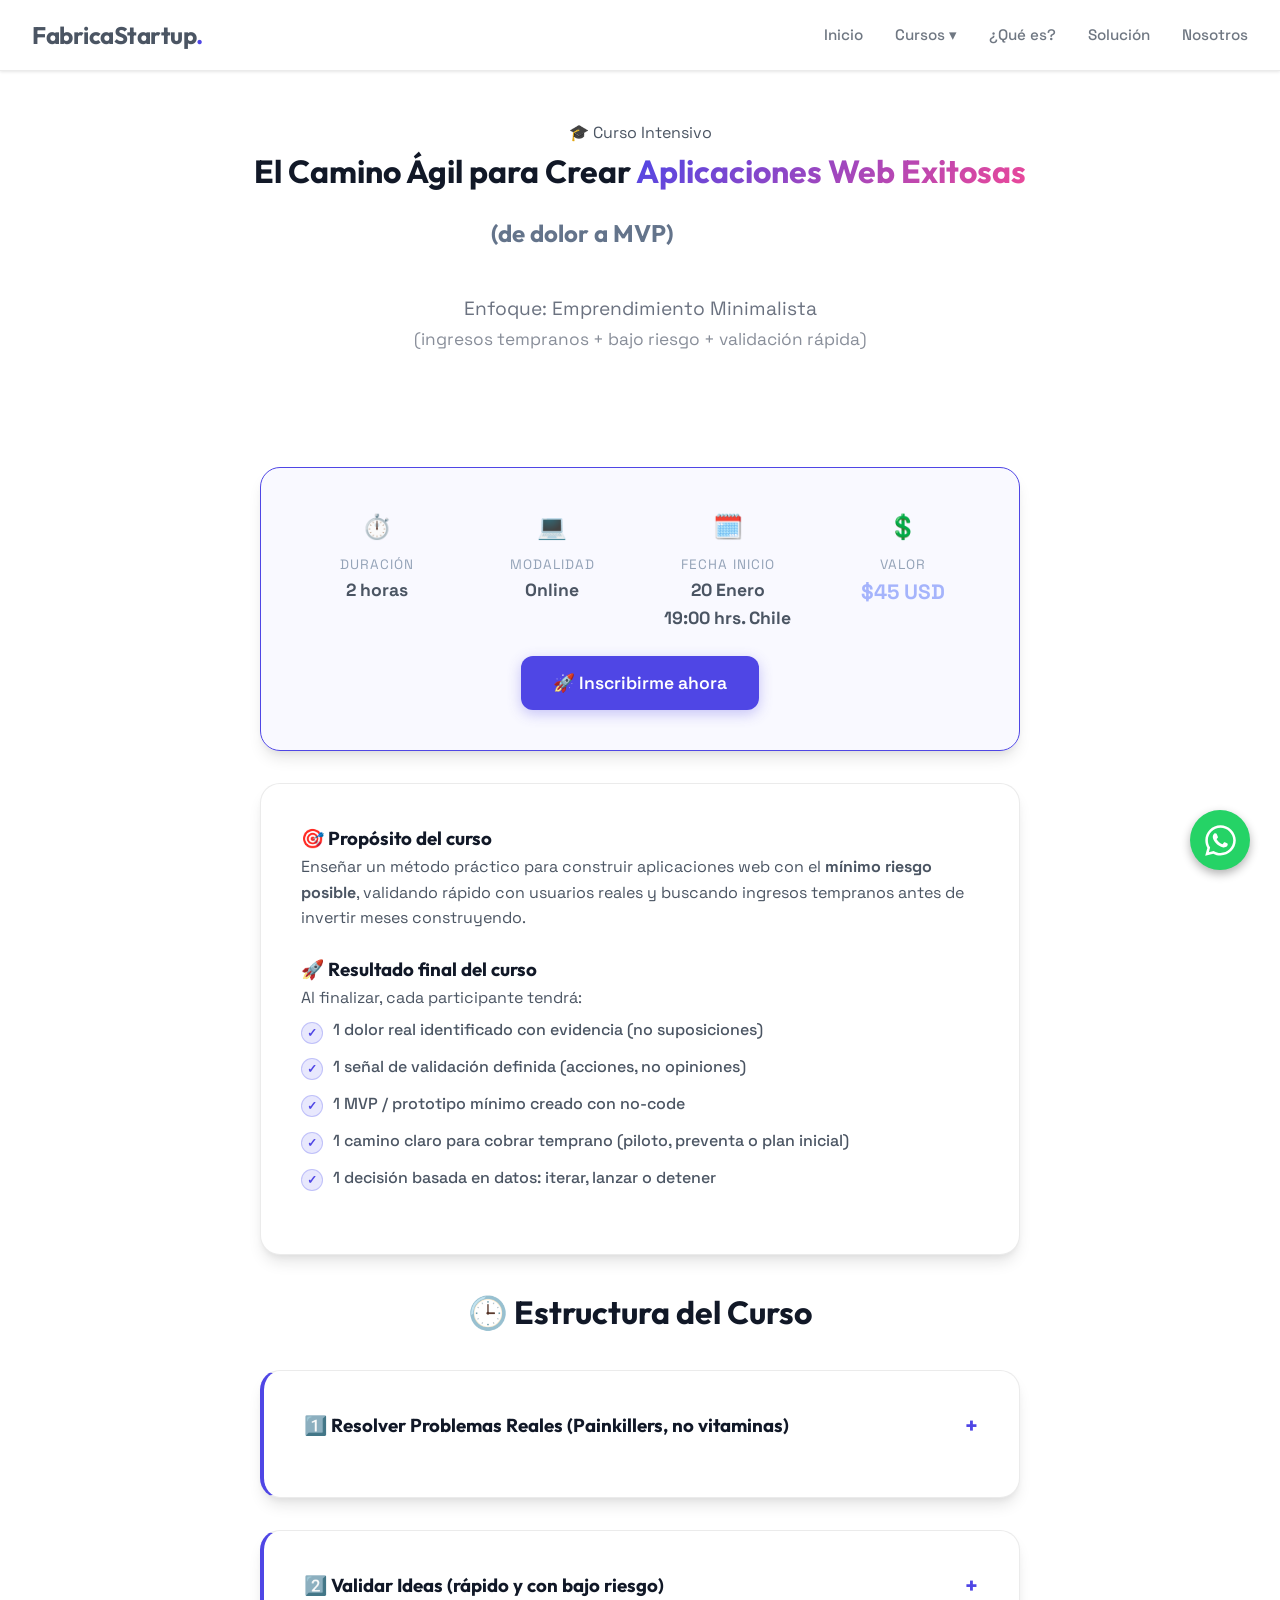
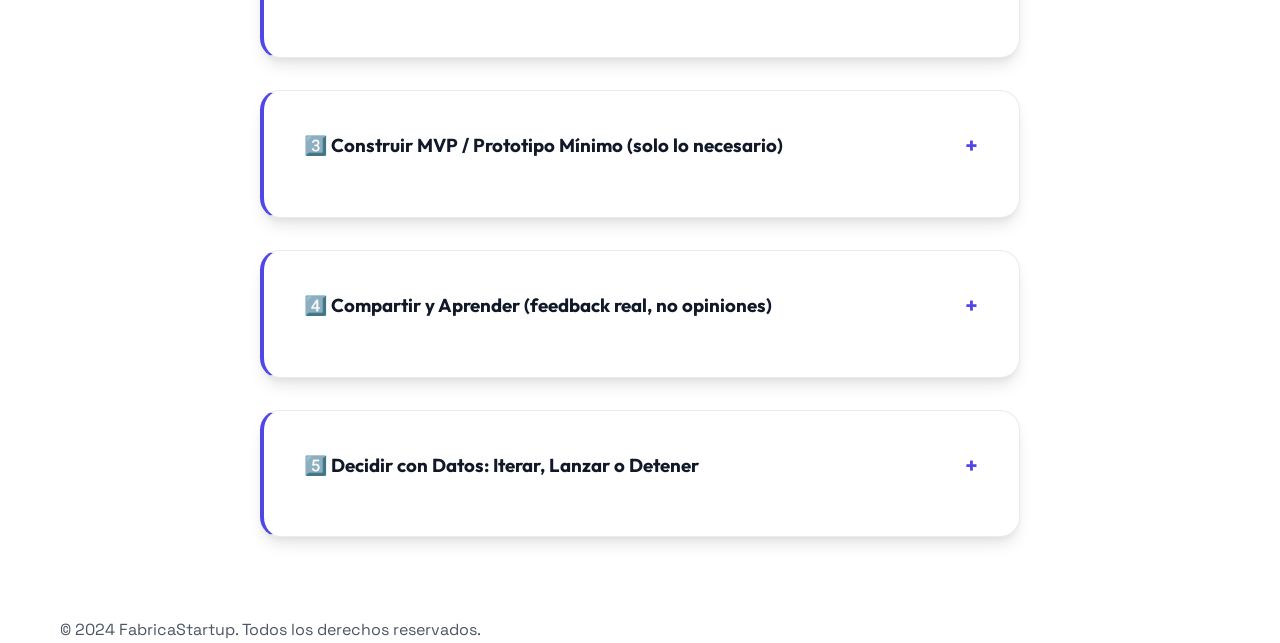
==== commit ffb1783a: "Complete redesign to 'Scappa' light-themed aesthetic" ====
--- a/curso-prototipo.html
+++ b/curso-prototipo.html
@@ -69,7 +69,7 @@
         <div class="container">
             <div class="badge">🎓 Curso Intensivo</div>
             <h1>El Camino Ágil para Crear <span class="gradient-text">Aplicaciones Web Exitosas</span></h1>
-            <h2 class="hero-subtitle" style="font-size: 1.5rem; color: #e2e8f0; margin-top: 1rem;">(de dolor a MVP)</h2>
+            <h2 class="hero-subtitle" style="font-size: 1.5rem; color: #64748b; margin-top: 1rem;">(de dolor a MVP)</h2>
             <p class="section-lead">Enfoque: Emprendimiento Minimalista<br>
                 <span style="font-size: 0.9em; opacity: 0.8;">(ingresos tempranos + bajo riesgo + validación
                     rápida)</span>
@@ -82,7 +82,7 @@
 
             <!-- Course Summary -->
             <div class="glass-card mb-2"
-                style="border: 1px solid var(--primary-color); background: rgba(99, 102, 241, 0.05);">
+                style="border: 1px solid var(--primary-color); background: rgba(79, 70, 229, 0.03);">
                 <div
                     style="display: grid; grid-template-columns: repeat(auto-fit, minmax(150px, 1fr)); gap: 1.5rem; text-align: center;">
                     <div>
--- a/style.css
+++ b/style.css
@@ -1,12 +1,14 @@
 :root {
-    --bg-color: #050510;
-    --text-color: #e2e8f0;
-    --primary-color: #6366f1;
-    --secondary-color: #ec4899;
-    --accent-color: #8b5cf6;
-    --glass-bg: rgba(255, 255, 255, 0.05);
-    --glass-border: rgba(255, 255, 255, 0.1);
-    --card-bg: rgba(15, 23, 42, 0.6);
+    --bg-color: #ffffff;
+    --text-color: #4b5563;
+    --text-headings: #111827;
+    --primary-color: #4F46E5;
+    --secondary-color: #EC4899;
+    --accent-color: #818cf8;
+    --glass-bg: rgba(255, 255, 255, 0.7);
+    --glass-border: rgba(0, 0, 0, 0.08);
+    --card-bg: #ffffff;
+    --shadow-soft: 0 10px 15px -3px rgba(0, 0, 0, 0.1), 0 4px 6px -2px rgba(0, 0, 0, 0.05);
 }
 
 * {
@@ -30,7 +32,7 @@
 h5,
 h6 {
     font-family: 'Outfit', sans-serif;
-    color: #fff;
+    color: var(--text-headings);
     font-weight: 700;
 }
 
@@ -55,44 +57,23 @@
 }
 
 .glass {
-    background: rgba(5, 5, 16, 0.7);
-    backdrop-filter: blur(10px);
+    background: rgba(255, 255, 255, 0.8);
+    backdrop-filter: blur(12px);
     border-bottom: 1px solid var(--glass-border);
+    box-shadow: 0 1px 3px 0 rgba(0, 0, 0, 0.1);
 }
 
 .glass-card {
-    background: var(--glass-bg);
-    backdrop-filter: blur(12px);
+    background: var(--card-bg);
     border: 1px solid var(--glass-border);
-    border-radius: 16px;
-    padding: 2rem;
-}
-
-/* Background Stars */
+    border-radius: 20px;
+    padding: 2.5rem;
+    box-shadow: var(--shadow-soft);
+}
+
+/* Background removed for light theme */
 .stars-bg {
-    position: fixed;
-    top: 0;
-    left: 0;
-    width: 100%;
-    height: 100%;
-    background-image:
-        radial-gradient(white, rgba(255, 255, 255, .2) 2px, transparent 3px),
-        radial-gradient(white, rgba(255, 255, 255, .15) 1px, transparent 2px),
-        radial-gradient(white, rgba(255, 255, 255, .1) 2px, transparent 3px);
-    background-size: 550px 550px, 350px 350px, 250px 250px;
-    background-position: 0 0, 40px 60px, 130px 270px;
-    z-index: -1;
-    animation: starsMove 120s linear infinite;
-}
-
-@keyframes starsMove {
-    from {
-        transform: translateY(0);
-    }
-
-    to {
-        transform: translateY(-550px);
-    }
+    display: none;
 }
 
 /* Navbar */
@@ -116,7 +97,7 @@
 }
 
 .dot {
-    color: var(--secondary-color);
+    color: var(--primary-color);
 }
 
 .btn-small {
@@ -152,46 +133,76 @@
 
 /* Hero Section */
 .hero {
-    min-height: auto;
-    /* Was 100vh */
-    display: flex;
-    align-items: center;
-    justify-content: space-between;
-    padding: 6rem 5% 4rem;
-    /* Added bottom padding, kept top */
-    position: relative;
-    overflow: hidden;
-}
-
+    min-height: 90vh;
+    display: flex;
+    align-items: center;
+    padding: 8rem 5% 4rem;
+    background: radial-gradient(circle at 70% 30%, rgba(79, 70, 229, 0.05) 0%, transparent 50%);
+}
+
+.hero .container {
+    display: grid;
+    grid-template-columns: 1fr 1.1fr;
+    gap: 4rem;
+    align-items: center;
+}
 
 .hero-content {
-    flex: 1;
     max-width: 600px;
-    z-index: 10;
 }
 
 .hero h1 {
-    font-size: 3.5rem;
-    line-height: 1.1;
+    font-size: 4.5rem;
+    line-height: 1.05;
     margin-bottom: 1.5rem;
-}
-
-.badge {
-    display: inline-block;
-    padding: 0.5rem 1rem;
-    background: rgba(99, 102, 241, 0.2);
-    color: var(--primary-color);
-    border-radius: 50px;
-    font-size: 0.9rem;
+    letter-spacing: -2px;
+}
+
+.hero-subtitle {
+    font-size: 1.15rem;
+    color: var(--text-color);
+    margin-bottom: 2.5rem;
+    line-height: 1.7;
+    max-width: 90%;
+}
+
+.hero-btns {
+    display: flex;
+    gap: 1.25rem;
+    margin-bottom: 3rem;
+}
+
+.btn-primary {
+    background: var(--primary-color);
+    color: white;
+    padding: 1rem 2rem;
+    border-radius: 12px;
     font-weight: 600;
-    margin-bottom: 1rem;
-    border: 1px solid rgba(99, 102, 241, 0.3);
-}
-
-.hero-subtitle {
-    font-size: 1.25rem;
-    color: #94a3b8;
-    margin-bottom: 2rem;
+    transition: all 0.3s ease;
+    box-shadow: 0 4px 14px 0 rgba(79, 70, 229, 0.3);
+    border: none;
+    cursor: pointer;
+}
+
+.btn-primary:hover {
+    transform: translateY(-2px);
+    box-shadow: 0 6px 20px rgba(79, 70, 229, 0.4);
+}
+
+.btn-secondary {
+    background: white;
+    color: var(--text-headings);
+    padding: 1rem 2rem;
+    border-radius: 12px;
+    font-weight: 600;
+    border: 1px solid var(--glass-border);
+    transition: all 0.3s ease;
+    cursor: pointer;
+}
+
+.btn-secondary:hover {
+    background: #f3f4f6;
+    border-color: #d1d5db;
 }
 
 .benefits-row {
@@ -203,203 +214,14 @@
     flex-wrap: wrap;
 }
 
-.cta-group {
-    display: flex;
-    gap: 1rem;
-    flex-wrap: wrap;
-}
-
-.btn-primary {
-    display: inline-block;
-    padding: 1rem 2rem;
-    background: linear-gradient(135deg, var(--primary-color), var(--accent-color));
-    color: white;
-    border-radius: 12px;
-    font-weight: 600;
-    box-shadow: 0 4px 20px rgba(99, 102, 241, 0.4);
-}
-
-.btn-primary:hover {
-    transform: translateY(-2px);
-    box-shadow: 0 6px 25px rgba(99, 102, 241, 0.6);
-}
-
-.btn-secondary {
-    display: inline-block;
-    padding: 1rem 2rem;
-    background: transparent;
-    border: 1px solid var(--glass-border);
-    color: white;
-    border-radius: 12px;
-    font-weight: 600;
-}
-
-.btn-secondary:hover {
-    background: rgba(255, 255, 255, 0.05);
-    border-color: rgba(255, 255, 255, 0.3);
-}
-
-/* Rocket Animation CSS */
+/* Old button styles removed */
+
+/* Rocket Animation removed */
 .hero-visual {
-    flex: 1;
-    display: flex;
-    justify-content: center;
-    align-items: center;
-    position: relative;
-    height: 400px;
-}
-
-.rocket-container {
-    position: relative;
-    width: 120px;
-    height: 250px;
-    animation: bounce 3s ease-in-out infinite;
-    z-index: 20;
-}
-
-.rocket {
-    position: relative;
-    width: 80px;
-    margin: 0 auto;
-    transition: transform 0.3s;
-}
-
-.rocket-body {
-    width: 80px;
-    height: 180px;
-    background: #e2e8f0;
-    border-radius: 50% 50% 10% 10%;
-    position: relative;
-    z-index: 10;
-    background: linear-gradient(to right, #e2e8f0 40%, #cbd5e1 100%);
-    box-shadow: inset 5px 0 10px rgba(0, 0, 0, 0.1);
-}
-
-.window {
-    width: 40px;
-    height: 40px;
-    background: #38bdf8;
-    border: 4px solid #94a3b8;
-    border-radius: 50%;
-    position: absolute;
-    top: 50px;
-    left: 20px;
-    box-shadow: inset 2px 2px 5px rgba(0, 0, 0, 0.3);
-}
-
-.fin {
-    position: absolute;
-    bottom: 0;
-    width: 40px;
-    height: 60px;
-    background: var(--secondary-color);
-    z-index: 5;
-}
-
-.fin-left {
-    left: -20px;
-    border-radius: 100% 0 0 0;
-}
-
-.fin-right {
-    right: -20px;
-    border-radius: 0 100% 0 0;
-}
-
-.exhaust-flame {
-    position: absolute;
-    top: 90%;
-    left: 20px;
-    width: 40px;
-    height: 80px;
-    background: linear-gradient(to bottom, transparent 10%, #f59e0b 40%, #ef4444 80%);
-    border-radius: 50%;
-    animation: flame 0.2s infinite;
-    z-index: 1;
-    filter: blur(5px);
-}
-
-.exhaust-fumes li {
-    width: 60px;
-    height: 60px;
-    background-color: rgba(255, 255, 255, 0.1);
-    list-style: none;
-    position: absolute;
-    border-radius: 100%;
-    left: 10px;
-    animation: fume 2s infinite;
-    top: 150px;
-    z-index: 0;
-}
-
-.exhaust-fumes li:nth-child(2) {
-    width: 40px;
-    height: 40px;
-    left: 20px;
-    animation-delay: 0.2s;
-}
-
-.exhaust-fumes li:nth-child(3) {
-    width: 50px;
-    height: 50px;
-    left: 15px;
-    animation-delay: 0.4s;
-}
-
-.exhaust-fumes li:nth-child(4) {
-    width: 70px;
-    height: 70px;
-    left: 5px;
-    animation-delay: 0.6s;
-}
-
-@keyframes bounce {
-
-    0%,
-    100% {
-        transform: translateY(0px);
-    }
-
-    50% {
-        transform: translateY(-20px);
-    }
-}
-
-@keyframes flame {
-    0% {
-        height: 80px;
-        width: 40px;
-        opacity: 0.8;
-    }
-
-    50% {
-        height: 100px;
-        width: 45px;
-        opacity: 1;
-    }
-
-    100% {
-        height: 80px;
-        width: 40px;
-        opacity: 0.8;
-    }
-}
-
-@keyframes fume {
-    0% {
-        transform: translateY(0) scale(0.5);
-        opacity: 0;
-    }
-
-    50% {
-        opacity: 0.5;
-    }
-
-    100% {
-        transform: translateY(200px) scale(1.5);
-        opacity: 0;
-    }
-}
+    display: none;
+}
+
+/* Keyframes removed */
 
 /* Sections */
 section {
@@ -417,7 +239,7 @@
     max-width: 700px;
     margin: 0 auto 4rem;
     font-size: 1.2rem;
-    color: #94a3b8;
+    color: #6b7280;
 }
 
 /* Cards Grid */
@@ -443,7 +265,7 @@
 
 /* Features List */
 .solution-section {
-    background: linear-gradient(to bottom, var(--bg-color), #0f172a);
+    background: #fdfdfd;
 }
 
 .features-list {
@@ -474,17 +296,18 @@
 }
 
 .pillar-card {
-    border-left: 1px solid var(--glass-border);
+    border: 1px solid var(--glass-border);
     padding: 2rem;
     position: relative;
-    background: rgba(255, 255, 255, 0.02);
+    background: white;
+    box-shadow: 0 4px 6px -1px rgba(0, 0, 0, 0.05);
 }
 
 .pillar-number {
     font-family: 'Outfit', sans-serif;
     font-size: 4rem;
     font-weight: 700;
-    color: rgba(255, 255, 255, 0.05);
+    color: rgba(0, 0, 0, 0.03);
     position: absolute;
     top: 0;
     right: 20px;
@@ -586,10 +409,10 @@
 }
 
 .cta-box {
-    background: linear-gradient(135deg, rgba(99, 102, 241, 0.2), rgba(236, 72, 153, 0.2));
+    background: linear-gradient(135deg, rgba(79, 70, 229, 0.05), rgba(79, 70, 229, 0.1));
     padding: 4rem;
     border-radius: 24px;
-    border: 1px solid rgba(255, 255, 255, 0.1);
+    border: 1px solid var(--glass-border);
     margin-bottom: 4rem;
 }
 
@@ -605,16 +428,17 @@
     padding: 1rem 1.5rem;
     border-radius: 12px;
     border: 1px solid var(--glass-border);
-    background: rgba(0, 0, 0, 0.3);
-    color: white;
+    background: white;
+    color: var(--text-headings);
     width: 300px;
     font-family: inherit;
+    box-shadow: inset 0 2px 4px 0 rgba(0, 0, 0, 0.05);
 }
 
 .final-quote {
     font-size: 1.5rem;
     font-style: italic;
-    color: #e2e8f0;
+    color: #4b5563;
     opacity: 0.8;
 }
 
@@ -693,18 +517,7 @@
     background: rgba(99, 102, 241, 0.1);
 }
 
-.quote-box {
-    text-align: center;
-    font-size: 1.3rem;
-    font-style: italic;
-    color: #cbd5e1;
-    border-left: 4px solid var(--accent-color);
-    padding: 1rem 2rem;
-    background: var(--glass-bg);
-    border-radius: 0 16px 16px 0;
-    margin: 3rem auto;
-    max-width: 900px;
-}
+/* Quote box styles already updated at the end */
 
 /* Countdown Timer */
 .countdown-box {
@@ -742,7 +555,7 @@
     font-family: 'Space Grotesk', sans-serif;
     font-size: 2rem;
     font-weight: 700;
-    color: white;
+    color: var(--primary-color);
     line-height: 1;
 }
 
@@ -1125,4 +938,241 @@
         opacity: 1;
         transform: translateY(0);
     }
+}
+
+/* Custom Lists */
+.check-list-styled {
+    list-style: none;
+    margin: 1.5rem 0;
+}
+
+.check-list-styled li {
+    position: relative;
+    padding-left: 2rem;
+    margin-bottom: 0.8rem;
+    line-height: 1.5;
+}
+
+.check-list-styled li::before {
+    content: '✓';
+    position: absolute;
+    left: 0;
+    top: 0.2rem;
+    width: 20px;
+    height: 20px;
+    background: rgba(99, 102, 241, 0.15);
+    border: 1px solid rgba(99, 102, 241, 0.3);
+    border-radius: 50%;
+    color: var(--primary-color);
+    display: flex;
+    align-items: center;
+    justify-content: center;
+    font-size: 0.75rem;
+    font-weight: bold;
+}
+
+.styled-list {
+    list-style: none;
+    margin: 1.2rem 0;
+}
+
+.styled-list li {
+    position: relative;
+    padding-left: 1.5rem;
+    margin-bottom: 0.6rem;
+}
+
+.styled-list li::before {
+    content: '•';
+    position: absolute;
+    left: 0;
+    color: var(--primary-color);
+    font-weight: bold;
+    font-size: 1.2rem;
+    line-height: 1;
+}
+
+.quote-box {
+    border-left: 4px solid var(--secondary-color);
+    padding: 1rem 1.5rem;
+    background: rgba(236, 72, 153, 0.05);
+    border-radius: 0 8px 8px 0;
+    font-style: italic;
+    margin: 1.5rem 0;
+}
+
+.hero-info-grid {
+    display: flex;
+    gap: 2rem;
+}
+
+.info-item {
+    display: flex;
+    align-items: center;
+    gap: 0.75rem;
+}
+
+.info-icon {
+    width: 40px;
+    height: 40px;
+    background: rgba(79, 70, 229, 0.1);
+    color: var(--primary-color);
+    border-radius: 10px;
+    display: flex;
+    align-items: center;
+    justify-content: center;
+    font-size: 1.25rem;
+}
+
+.info-text h4 {
+    font-size: 0.95rem;
+    margin-bottom: 0.1rem;
+    color: var(--text-headings);
+}
+
+.info-text p {
+    font-size: 0.85rem;
+    color: #6b7280;
+}
+
+/* Hero Collage */
+.hero-collage {
+    display: grid;
+    grid-template-columns: 1fr 1fr;
+    grid-template-rows: 1fr 1fr;
+    gap: 1.25rem;
+    height: 600px;
+    position: relative;
+}
+
+.collage-item {
+    border-radius: 24px;
+    background-size: cover;
+    background-position: center;
+    box-shadow: var(--shadow-soft);
+    position: relative;
+    overflow: hidden;
+}
+
+.item-1 {
+    grid-row: span 1;
+    background-image: url('https://images.unsplash.com/photo-1486406146926-c627a92ad1ab?q=80&w=2070&auto=format&fit=crop');
+}
+
+.item-2 {
+    grid-row: span 2;
+    background-image: url('https://images.unsplash.com/photo-1573497019940-1c28c88b4f3e?q=80&w=1974&auto=format&fit=crop');
+}
+
+.item-3 {
+    grid-row: span 1;
+    background-image: url('https://images.unsplash.com/photo-1556742044-3c52d6e88c62?q=80&w=2070&auto=format&fit=crop');
+}
+
+.collage-badge {
+    position: absolute;
+    top: 20px;
+    right: 20px;
+    background: var(--primary-color);
+    color: white;
+    padding: 0.5rem;
+    border-radius: 8px;
+    font-size: 1rem;
+}
+
+.floating-card {
+    position: absolute;
+    background: white;
+    padding: 1rem;
+    border-radius: 16px;
+    box-shadow: 0 20px 25px -5px rgba(0, 0, 0, 0.1);
+    display: flex;
+    align-items: center;
+    gap: 1rem;
+    z-index: 20;
+}
+
+.card-received {
+    bottom: 20px;
+    left: -20px;
+    width: 200px;
+}
+
+.card-user {
+    bottom: 80px;
+    right: -30px;
+    width: 220px;
+}
+
+.user-img {
+    width: 40px;
+    height: 40px;
+    border-radius: 50%;
+    background: #e5e7eb;
+}
+
+.card-text h5 {
+    margin: 0;
+    font-size: 0.9rem;
+    color: var(--text-headings);
+}
+
+.card-text span {
+    font-size: 0.75rem;
+    color: #6b7280;
+}
+
+.card-amount {
+    margin-left: auto;
+    color: #10b981;
+    font-weight: 700;
+    font-size: 0.9rem;
+}
+
+/* Collaborators */
+.collaborators {
+    padding: 3rem 0;
+    border-top: 1px solid var(--glass-border);
+    border-bottom: 1px solid var(--glass-border);
+    background: #fafafa;
+}
+
+.logo-row {
+    display: flex;
+    justify-content: space-between;
+    align-items: center;
+    opacity: 0.5;
+    filter: grayscale(1);
+}
+
+.logo-row img {
+    height: 35px;
+}
+
+/* Stats Box */
+.stats-banner {
+    background: var(--primary-color);
+    color: white;
+    padding: 5rem 0;
+    border-radius: 40px;
+    margin: 4rem 5%;
+    background-image: radial-gradient(circle at 10% 10%, rgba(255, 255, 255, 0.1) 0%, transparent 40%);
+}
+
+.stats-grid {
+    display: grid;
+    grid-template-columns: repeat(3, 1fr);
+    gap: 3rem;
+    text-align: center;
+}
+
+.stat-item h2 {
+    font-size: 5rem;
+    color: white !important;
+    margin-bottom: 0.5rem;
+}
+
+.stat-item p {
+    font-size: 1.1rem;
+    opacity: 0.9;
 }
